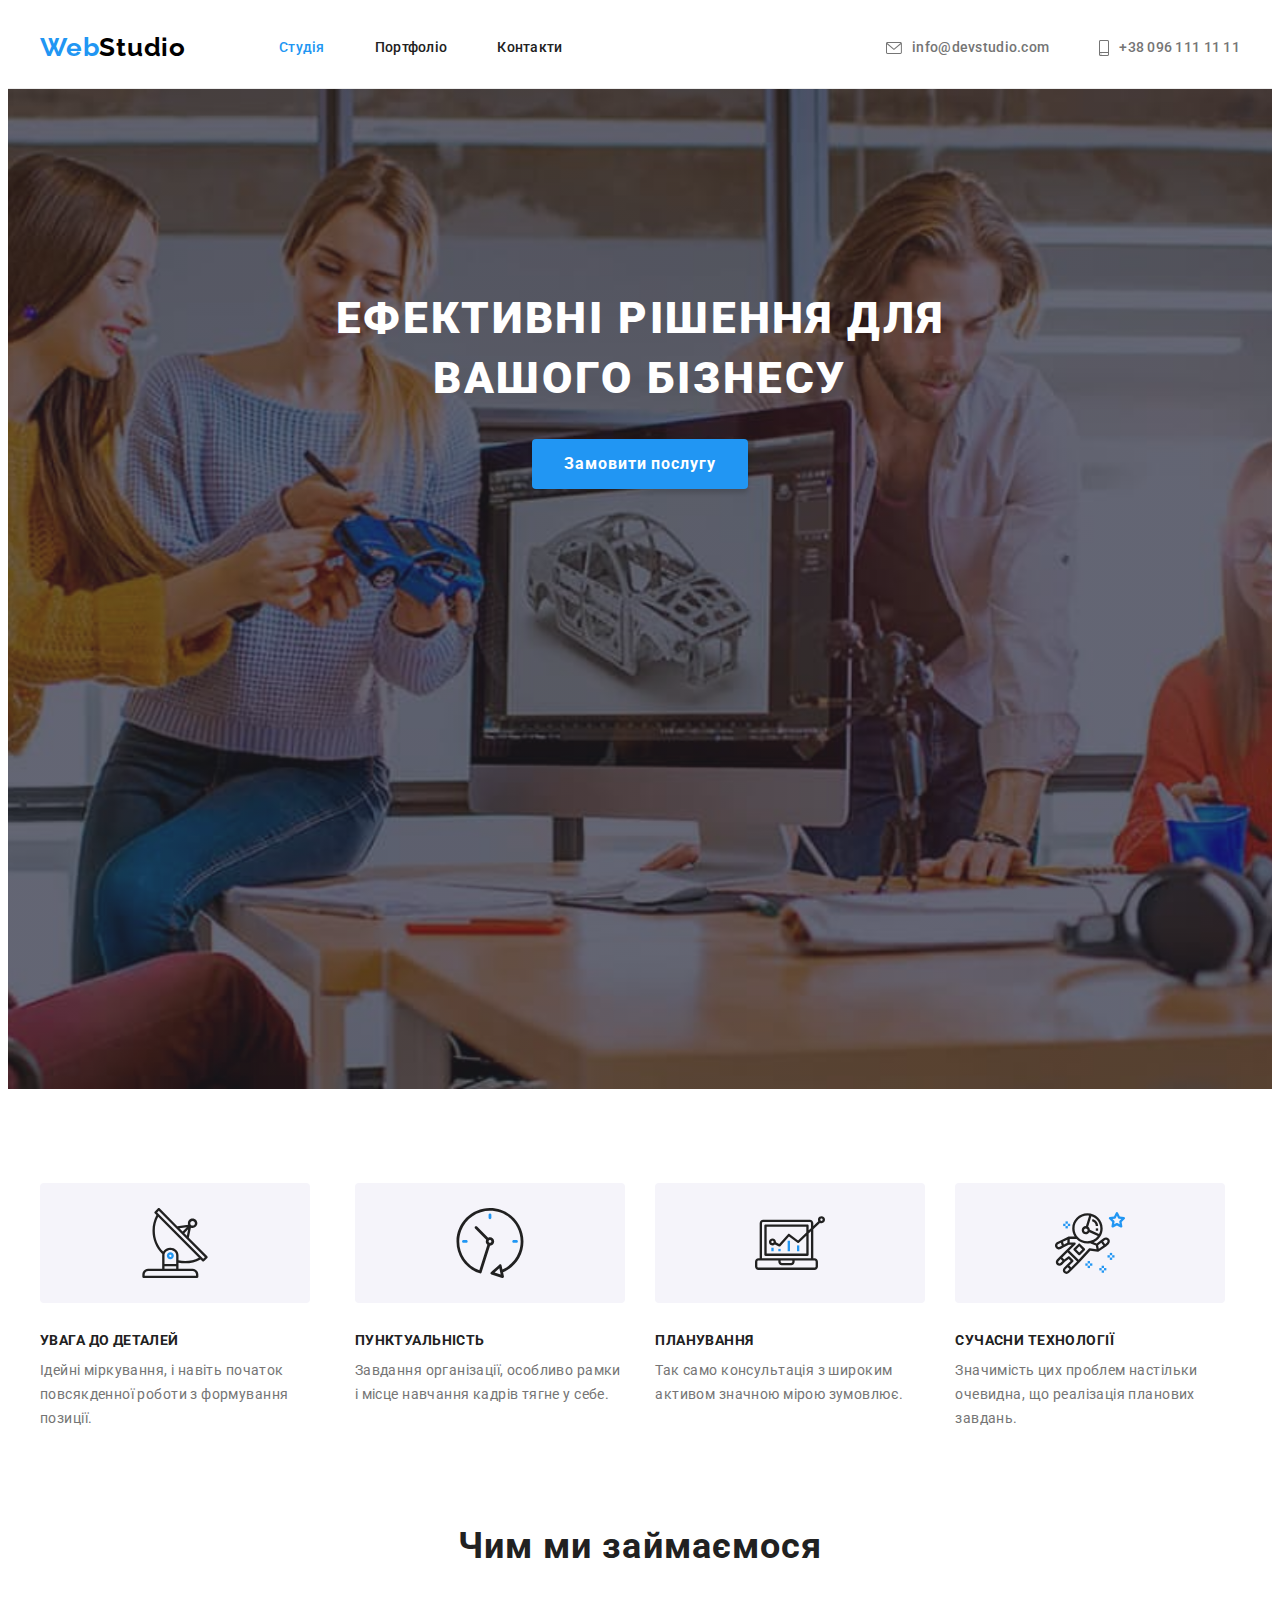
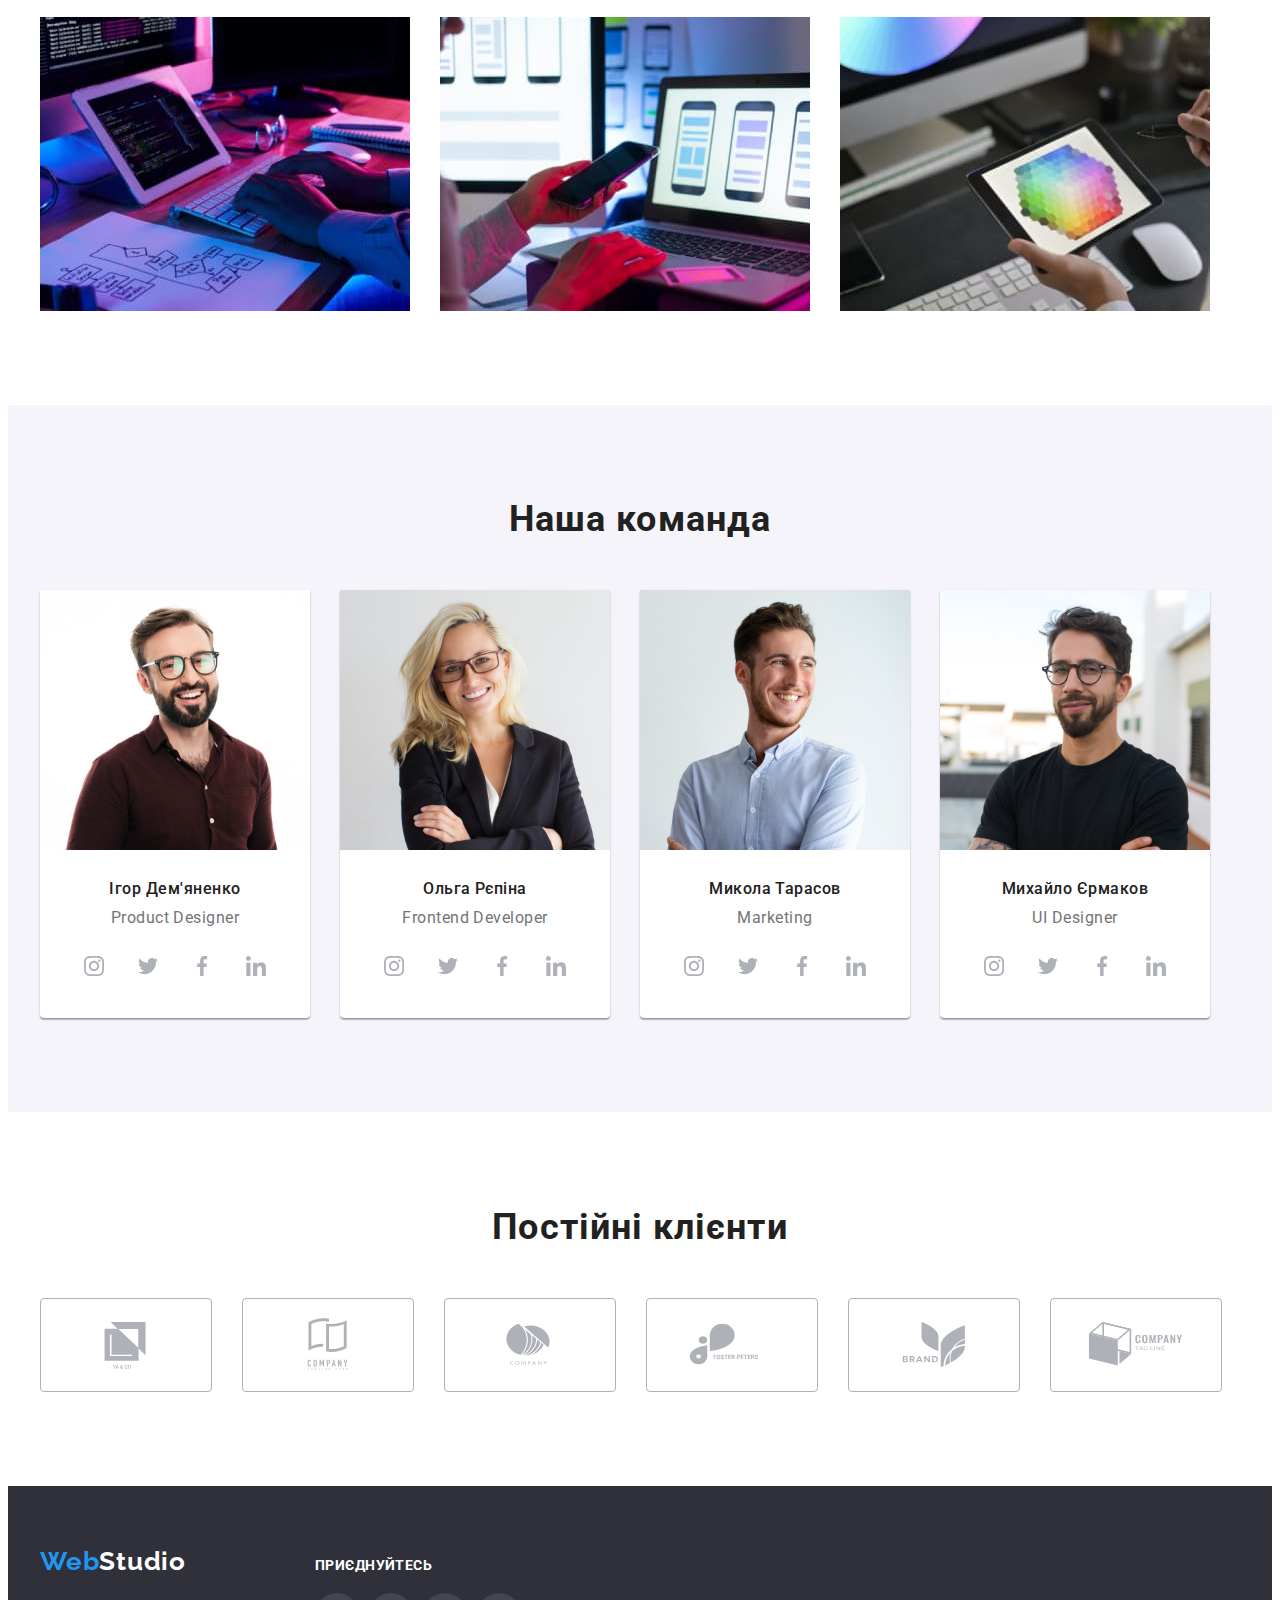
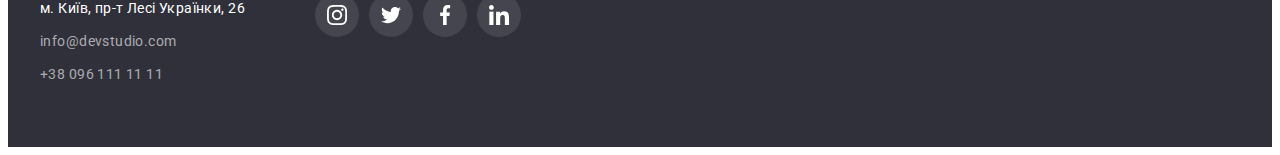
==== index.html @ 6b1d9ba2 "Initial commit" ====
<!DOCTYPE html>
<html lang="uk">

<head>
    <meta charset="UTF-8">
    <meta http-equiv="X-UA-Compatible" content="IE=edge">
    <meta name="viewport" content="width=device-width, initial-scale=1.0">
    <title>Document</title>
    <link rel="stylesheet" href="https://cdnjs.cloudflare.com/ajax/libs/modern-normalize/1.1.0/modern-normalize.min.css"
        integrity="sha512-wpPYUAdjBVSE4KJnH1VR1HeZfpl1ub8YT/NKx4PuQ5NmX2tKuGu6U/JRp5y+Y8XG2tV+wKQpNHVUX03MfMFn9Q=="
        crossorigin="anonymous" referrerpolicy="no-referrer" />
    <link rel="preconnect" href="https://fonts.googleapis.com">
    <link rel="preconnect" href="https://fonts.gstatic.com" crossorigin>
    <link
        href="https://fonts.googleapis.com/css2?family=Raleway:wght@700&family=Roboto:wght@400;500;700;900&display=swap"
        rel="stylesheet">
    <link rel="stylesheet" href="./css/style.css">
</head>

<body>


    <header class="header">

        <div class="container header-container">

            <nav class="header-navigation">

                <a href="./index.html" class="header-logo link">Web<span class="logo">Studio</span></a>

                <ul class="header-list list">
                    <li class="header-itam"><a href="./index.html" class="header-link link current">Студія</a></li>
                    <li class="header-itam"><a href="./portfolio.html" class="header-link link">Портфоліо</a></li>
                    <li class="header-itam"><a href="" class="header-link link">Контакти</a></li>
                </ul>
            </nav>


            <ul class="list list-contacts">

                <li class="list-itam"><a href="mailto:info@devstudio.com" class="header-mail link">
                        <svg class="header-icon" width="16" height="12">
                            <use href="./images/symbol-defs.svg#icon-envelope"></use>
                        </svg>
                        info@devstudio.com</a>
                </li>

                <li class="list-itam"><a href="tel:+380961111111" class="header-tel link">
                        <svg class="header-icon" width="10" height="16">
                            <use href="./images/symbol-defs.svg#icon-smartphone"></use>
                        </svg>
                        +38 096 111 11 11</a></li>
            </ul>

        </div>


    </header>

    <main>

        <section class="hero">

            <div class="container container-hero">
                <h1 class="hero-titel">Ефективні рішення для вашого бізнесу</h1>
                <button type="button" class="hero-button">Замовити послугу</button>
            </div>
        </section>


        <section class="benefits">

            <div class="container">

                <h2 class="visually-hidden">Переваги</h2>



                <ul class="benefits-list list">
                    <li class="benefits-item">
                        <div class="benefits-icon-box">
                            <svg class="benefits-icon" width="70" height="70">
                                <use href="./images/symbol-defs.svg#icon-antenna"></use>
                            </svg>
                        </div>
                        <h3 class="benefits-titel">Увага до деталей</h3>
                        <p class="benefits-text">Ідейні міркування, і навіть початок повсякденної роботи з формування
                            позиції.</p>
                    </li>

                    <li class="benefits-item">
                        <div class="benefits-icon-box">
                            <svg class="benefits-icon" width="70" height="70">
                                <use href="./images/symbol-defs.svg#icon-clock"></use>
                            </svg>
                        </div>
                        <h3 class="benefits-titel">Пунктуальність</h3>
                        <p class="benefits-text">Завдання організації, особливо рамки і місце навчання кадрів тягне у
                            себе.
                        </p>
                    </li>

                    <li class="benefits-item">
                        <div class="benefits-icon-box">
                            <svg class="benefits-icon" width="70" height="70" g class="benefits-icon" widht="70"
                                height="70">
                                <use href="./images/symbol-defs.svg#icon-diagram"></use>
                            </svg>
                        </div>
                        <h3 class="benefits-titel">Планування</h3>
                        <p class="benefits-text">Так само консультація з широким активом значною мірою зумовлює.</p>
                    </li>

                    <li class="benefits-item">
                        <div class="benefits-icon-box">
                            <svg class="benefits-icon" width="70" height="70">
                                <use href="./images/symbol-defs.svg#icon-astronaut"></use>
                            </svg>
                        </div>
                        <h3 class="benefits-titel">Сучасни технології</h3>
                        <p class="benefits-text">Значимість цих проблем настільки очевидна, що реалізація планових
                            завдань.
                        </p>
                    </li>

                </ul>

            </div>
        </section>

        <section class="service">

            <div class="container">

                <h2 class="service-titel">Чим ми займаємося</h2>

                <ul class="service-list list">

                    <li class="service-item"><img src="./images/img(1).jpg" alt="використовує дивайс" width="370"
                            height="294"></li>
                    <li class="service-item"><img src="./images/img(2).jpg" alt="використовує дивайс" width="370"
                            height="294"></li>
                    <li class="service-item"><img src="./images/img(3).jpg" alt="використовує дивайс" width="370"
                            height="294"></li>

                </ul>
            </div>
        </section>

        <section class="team">

            <div class="container">

                <h2 class="team-titel">Наша команда</h2>
                <ul class="team-list list">
                    <li class="team-item">
                        <img class="team-foto" src="./images/img(4).jpg" alt="співробітник" width="270" height="260">
                        <div class="team-info">
                            <h3 class="team-name">Ігор Дем'яненко</h3>
                            <p class="team-text">Product Designer</p>
                            <ul class="team-network list">
                                <li><a class="network link" href="">
                                        <svg class="soc-icon" width="20" height="20">
                                            <use href="./images/symbol-defs.svg#icon-instagram"></use>
                                        </svg>
                                    </a></li>
                                <li><a class="network link" href="">
                                        <svg class="soc-icon" width="20" height="20">
                                            <use href="./images/symbol-defs.svg#icon-twitter"></use>
                                        </svg>
                                    </a></li>
                                <li><a class="network link" href="">
                                        <svg class="soc-icon" width="20" height="20">
                                            <use href="./images/symbol-defs.svg#icon-facebook"></use>
                                        </svg>
                                    </a></li>
                                <li><a class="network link" href="">
                                        <svg class="soc-icon" width="20" height="20">
                                            <use href="./images/symbol-defs.svg#icon-linkedin"></use>
                                        </svg>
                                    </a></li>
                            </ul>
                        </div>

                    </li>
                    <li class="team-item">
                        <img class="team-foto" src="./images/img(5).jpg" alt="співробітник" width="270" height="260">
                        <div class="team-info">
                            <h3 class="team-name">Ольга Рєпіна</h3>
                            <p class="team-text">Frontend Developer</p>
                            <ul class="team-network list">
                                <li><a class="network link" href="">
                                        <svg class="soc-icon" width="20" height="20">
                                            <use href="./images/symbol-defs.svg#icon-instagram"></use>
                                        </svg>
                                    </a></li>
                                <li><a class="network link" href="">
                                        <svg class="soc-icon" width="20" height="20">
                                            <use href="./images/symbol-defs.svg#icon-twitter"></use>
                                        </svg>
                                    </a></li>
                                <li><a class="network link" href="">
                                        <svg class="soc-icon" width="20" height="20">
                                            <use href="./images/symbol-defs.svg#icon-facebook"></use>
                                        </svg>
                                    </a></li>
                                <li><a class="network link" href="">
                                        <svg class="soc-icon" width="20" height="20">
                                            <use href="./images/symbol-defs.svg#icon-linkedin"></use>
                                        </svg>
                                    </a></li>
                            </ul>
                        </div>

                    </li>
                    <li class="team-item">
                        <img class="team-foto" src="./images/img(6).jpg" alt="співробітник" width="270" height="260">
                        <div class="team-info">
                            <h3 class="team-name">Микола Тарасов</h3>
                            <p class="team-text">Marketing</p>
                            <ul class="team-network list">
                                <li><a class="network link" href="">
                                        <svg class="soc-icon" width="20" height="20">
                                            <use href="./images/symbol-defs.svg#icon-instagram"></use>
                                        </svg>
                                    </a></li>
                                <li><a class="network link" href="">
                                        <svg class="soc-icon" width="20" height="20">
                                            <use href="./images/symbol-defs.svg#icon-twitter"></use>
                                        </svg>
                                    </a></li>
                                <li><a class="network link" href="">
                                        <svg class="soc-icon" width="20" height="20">
                                            <use href="./images/symbol-defs.svg#icon-facebook"></use>
                                        </svg>
                                    </a></li>
                                <li><a class="network link" href="">
                                        <svg class="soc-icon" width="20" height="20">
                                            <use href="./images/symbol-defs.svg#icon-linkedin"></use>
                                        </svg>
                                    </a></li>
                            </ul>
                        </div>

                    </li>
                    <li class="team-item">
                        <img class="team-foto" src="./images/img(7).jpg" alt="співробітник" width="270" height="260">
                        <div class="team-info">
                            <h3 class="team-name">Михайло Єрмаков</h3>

                            <p class="team-text">UI Designer</p>
                            <ul class="team-network list">
                                <li><a class="network link" href="">
                                        <svg class="soc-icon" width="20" height="20">
                                            <use href="./images/symbol-defs.svg#icon-instagram"></use>
                                        </svg>
                                    </a></li>
                                <li><a class="network link" href="">
                                        <svg class="soc-icon" width="20" height="20">
                                            <use href="./images/symbol-defs.svg#icon-twitter"></use>
                                        </svg>
                                    </a></li>
                                <li><a class="network link" href="">
                                        <svg class="soc-icon" width="20" height="20">
                                            <use href="./images/symbol-defs.svg#icon-facebook"></use>
                                        </svg>
                                    </a></li>
                                <li><a class="network link" href="">
                                        <svg class="soc-icon" width="20" height="20">
                                            <use href="./images/symbol-defs.svg#icon-linkedin"></use>
                                        </svg>
                                    </a></li>
                            </ul>
                        </div>

                    </li>
                </ul>
            </div>
        </section>

        <section class="clients">

            <div class="container">

                <h2 class="clients-titel">Постійні клієнти</h2>
                <ul class="clients-list list">
                    <li class="сlients-item"><a class="clients-linc" href="">
                            <svg class="clients-logo" widht="106" height="60">
                                <use href="./images/symbol-defs.svg#icon-Logo"></use>
                            </svg></a></li>
                    <li class="сlients-item"><a class="clients-linc" href="">
                            <svg class="clients-logo" width="106" height="60">
                                <use href="./images/symbol-defs.svg#icon-LogoA"></use>
                            </svg></a></li>
                    <li class="сlients-item"><a class="clients-linc" href="">
                            <svg class="clients-logo" width="106" height="60">
                                <use href="./images/symbol-defs.svg#icon-LogoB"></use>
                            </svg></a></li>
                    <li class="сlients-item"><a class="clients-linc" href=""><svg class="clients-logo" width="106"
                                height="60">
                                <use href="./images/symbol-defs.svg#icon-LogoC"></use>
                            </svg></a></li>
                    <li class="сlients-item"><a class="clients-linc" href=""><svg class="clients-logo" width="106"
                                height="60">
                                <use href="./images/symbol-defs.svg#icon-LogoD"></use>
                            </svg></a></li>
                    <li class="сlients-item"><a class="clients-linc" href=""><svg class="clients-logo" width="106"
                                height="60">
                                <use href="./images/symbol-defs.svg#icon-LogoI"></use>
                            </svg></a></li>
                </ul>
            </div>

        </section>
    </main>

    <footer class="footer">

        <div class="container footer-container">

            <div class="footer-address-box">
                <a href="./index.html" class="footer-logo link">Web<span class="logo-footer">Studio</span></a>

                <address class="footer-address">

                    <ul class="footer-list list">
                        <li class="footer-item">

                            <a href="https://goo.gl/maps/rr55enmAW2m4Zun59" target="_blank"
                                rel="noopener noreferrer nofollow" class="address link ">
                                м. Київ, пр-т Лесі Українки, 26

                            </a>
                        </li>


                        <li class="footer-item">
                            <a href="mailto:info@devstudio.com" class="footer-mail link">info@devstudio.com</a>
                        </li>
                        <li class="footer-item">
                            <a href="tel:+380961111111" class="footer-tel link">+38 096 111 11 11</a>
                        </li>
                    </ul>
                </address>
            </div>


            <div class="footer-network-box">
                <p class="footer-text">приєднуйтесь</p>
                <ul class="footer-network-list list">
                    <li><a class="footer-network" href="">
                            <svg class="footer-icon" widht="20" height="20">
                                <use href="./images/symbol-defs.svg#icon-instagram"></use>
                            </svg>
                        </a></li>
                    <li><a class="footer-network" href="">
                            <svg class="footer-icon" widht="20" height="20">
                                <use href="./images/symbol-defs.svg#icon-twitter"></use>
                            </svg>
                        </a></li>
                    <li><a class="footer-network" href="">
                            <svg class="footer-icon" widht="20" height="20">
                                <use href="./images/symbol-defs.svg#icon-facebook"></use>
                            </svg>
                        </a></li>
                    <li><a class="footer-network" href="">
                            <svg class="footer-icon" widht="20" height="20">
                                <use href="./images/symbol-defs.svg#icon-linkedin"></use>
                            </svg>
                        </a></li>
                </ul>
            </div>
        </div>
    </footer>



</body>

</html>
---- css/style.css ----
:root {
    --primary-text-color: #212121;
    --text-color: #757575;
    --accent-color: #2196F3;
    --primary-white-color: #FFFFFF;
    --bg-button: #F5F4FA;
    --black-color: #000000;
    --footer-mail: rgba(255, 255, 255, 0.6);
    --hero-footer-color: #2F303A;
    --background-hero-button: #188ce8;
    --secondary-white-color: #F5F4FA;
    --border-color: #AFB1B8;
}

h1,
h2,
h3,
h4,
h5,
h6,
p {
    margin: 0;
}

img {
    display: block;
    max-width: 100%;
    height: auto;
}


body {
    background-color: var(--primary-white-color);
    font-family: "Roboto", sans-serif;
    font-size: 14px;
    letter-spacing: 0.03em;
}

.list {
    list-style: none;
    margin: 0;
    padding-left: 0;
}

.link {
    text-decoration: none;
}


.container {
    width: 1200px;
    margin: 0 auto;
    padding: 0 15px;
}


/* -----------Header----------- */

.header {
    border-bottom: 1px solid #ECECEC;
}

.header-container {
    display: flex;
    align-items: center;

}

.header-navigation {
    display: flex;
    align-items: center;
}

.header-logo {
    font-family: 'Raleway';
    font-weight: 700;
    font-size: 26px;
    line-height: 0.83;
    letter-spacing: 0.03em;
    color: var(--accent-color);
    padding-top: 24px;
    padding-bottom: 25px;
    margin-right: 93px;
}


.logo {
    color: var(--black-color)
}

.header-list {
    display: flex;
    gap: 50px;
}




.header-link {
    padding: 32px 0;
    display: block;
    font-weight: 500;
    font-size: 14px;
    line-height: 1.14;
    letter-spacing: 0.02em;
    color: var(--primary-text-color);

}



.header-link:hover,
.header-link:focus {
    color: var(--accent-color);
}



.header-lin,
.current {
    color: var(--accent-color);

}


.list-contacts {
    display: flex;
    margin-left: auto;
    gap: 50px;
}



.header-mail,
.header-tel {

    font-weight: 500;
    font-size: 14px;
    line-height: 1.14;
    letter-spacing: 0.02em;
    color: var(--text-color);
    display: flex;
    align-items: center;

}


.header-mail:focus,
.header-mail:hover {
    color: var(--accent-color);
}



.header-tel:focus,
.header-tel:hover {
    color: var(--accent-color);

}


.header-icon {
    margin-right: 10px;
    fill: currentColor;

}


/* --------------Hero--------------- */
.hero {
    background-color: var(--hero-footer-color);
    padding: 200px 0;
    text-align: center;
    background-image: linear-gradient(rgba(47, 48, 58, 0.4),
            rgba(47, 48, 58, 0.4)), url(../images/hero.jpg);
    background-repeat: no-repeat;
    background-position: center;
    background-size: cover;
    max-width: 1600px;
    height: 600px;
    margin: 0 auto;

}


.hero-titel {

    font-weight: 900;
    font-size: 44px;
    line-height: 1.36;
    text-align: center;
    letter-spacing: 0.06em;
    text-transform: uppercase;
    color: var(--primary-white-color);
    margin-bottom: 30px;
    max-width: 696px;
    margin-bottom: 30px;
    margin: 0 auto;
}

.hero-button {
    font-family: inherit;
    font-weight: 700;
    font-size: 16px;
    line-height: 1.88;
    cursor: pointer;
    align-items: center;
    text-align: center;
    letter-spacing: 0.06em;
    color: var(--primary-white-color);
    background-color: var(--accent-color);
    margin: 0 auto;
    box-shadow: 0px 4px 4px rgba(0, 0, 0, 0.15);
    border-radius: 4px;
    min-width: 216px;
    border: none;
    padding: 10px 32px;
    margin-top: 30px;
}

.hero-button:hover,
.hero-button:focus {
    background-color: var(--background-hero-button);
}




/* ------------Benefits------------ */

.benefits {
    padding-top: 94px;
    padding-bottom: 94px;
}

.visually-hidden {
    position: absolute;
    white-space: nowrap;
    width: 1px;
    height: 1px;
    overflow: hidden;
    border: 0;
    padding: 0;
    clip: rect(0 0 0 0);
    clip-path: inset(50%);
    margin: -1px;
}



.benefits-icon-box {
    width: 270px;
    height: 120px;
    background: var(--bg-button);
    border-radius: 4px;
    display: flex;
    justify-content: center;
    align-items: center;
    margin-bottom: 30px;

}






.benefits-list {
    display: flex;
    gap: 30px;

}

.benefits-titel {
    font-weight: 700;
    font-size: 14px;
    line-height: 1.14;
    letter-spacing: 0.03em;
    text-transform: uppercase;
    margin-bottom: 10px;
    color: var(--primary-text-color);
}

.benefits-text {
    font-weight: 400;
    font-size: 14px;
    line-height: 1.71;
    letter-spacing: 0.03em;
    color: var(--text-color);
}

/* ---------------Service---------- */

.service {

    padding-bottom: 94px;
}



.service-titel {
    font-weight: 700;
    font-size: 36px;
    line-height: 42px;
    text-align: center;
    letter-spacing: 0.03em;
    margin-bottom: 50px;
    color: #212121;
}

.service-list {
    display: flex;
    gap: 30px;
}

.service-item {
    width: calc(100%-60px) / 3;
}




/* -------------Team----------- */
.team {
    background-color: var(--secondary-white-color);
    padding-bottom: 94px;
    padding-top: 94px;
}

.team-list {
    display: flex;
    gap: 30px;
}

.team-titel {
    font-weight: 700;
    font-size: 36px;
    line-height: 1.16;
    text-align: center;
    letter-spacing: 0.03em;
    color: var(--primary-text-color);
    margin-bottom: 50px;
}

.team-item {
    width: calc(100%-90px) / 4;
    background: #FFFFFF;
    box-shadow: 0px 1px 3px rgba(0, 0, 0, 0.12), 0px 1px 1px rgba(0, 0, 0, 0.14), 0px 2px 1px rgba(0, 0, 0, 0.2);
    border-radius: 0px 0px 4px 4px;
}

.team-info {
    padding: 30px 0;
}

.team-name {
    font-weight: 500;
    font-size: 16px;
    line-height: 1.18;
    text-align: center;
    letter-spacing: 0.03em;
    color: var(--primary-text-color);
    margin-bottom: 10px;
}


.team-text {
    font-weight: 400;
    font-size: 16px;
    line-height: 1.18;
    text-align: center;
    letter-spacing: 0.03em;
    color: var(--text-color);


}

.team-network {
    display: flex;
    justify-content: center;
    margin-top: 16px;
    gap: 10px;
}

.network {
    width: 44px;
    height: 44px;
    border-radius: 50%;
    display: flex;
    align-items: center;
    justify-content: center;
    color: var(--border-color);


}

.network:focus,
.network:hover {
    background-color: var(--accent-color);
    color: var(--primary-white-color);
}


.soc-icon {
    fill: currentColor;
}

/* ------------Clients----------- */
.clients {
    padding-top: 94px;
    padding-bottom: 94px;
}

.clients-titel {
    font-family: 'Roboto';
    font-style: normal;
    font-weight: 700;
    font-size: 36px;
    line-height: 42px;
    text-align: center;
    letter-spacing: 0.03em;
    color: var(--primary-text-color);
    margin-bottom: 50px;

}

.clients-list {
    display: flex;
    gap: 30px;

}


.clients-linc {
    width: 170px;
    height: 92px;
    border: 1px solid var(--border-color);
    border-radius: 4px;
    display: flex;
    align-items: center;
    justify-content: center;
    color: var(--border-color)
}

.clients-linc:hover,
.clients-linc:focus {
    color: var(--accent-color);
    border-color: var(--accent-color);
}

.clients-logo {
    fill: currentColor;
}







/* -------------Footer----------- */

.footer {
    background-color: var(--hero-footer-color);
    padding: 60px 0;

}

.footer-container {
    display: flex;
    align-items: baseline;

}

.footer-address-box {
    margin-right: 70px;
}


.footer-logo {
    font-family: 'Raleway';
    font-style: normal;
    font-weight: 700;
    font-size: 26px;
    line-height: 31px;
    letter-spacing: 0.03em;
    color: var(--accent-color);
    margin-top: 60;
    margin-bottom: 20;
}

.logo-footer {
    color: var(--primary-white-color);
}

.footer-item:not(:last-child) {
    margin-bottom: 9px;
}

.footer-address {
    font-style: normal;
    margin-top: 20px;
}


.address {
    font-weight: 400;
    font-size: normal;
    line-height: 1.71;
    letter-spacing: 0.03em;
    color: var(--primary-white-color);
    margin-bottom: 9px;
}

.address:focus,
.address:hover {
    color: var(--accent-color);
}




.footer-mail,
.footer-tel {
    font-weight: 400;
    font-size: normal;
    line-height: 1.71;
    letter-spacing: 0.03em;
    color: var(--footer-mail);
}

.footer-mail:focus,
.footer-mail:hover {
    color: var(--accent-color);
}

.footer-tel:focus,
.footer-tel:hover {
    color: var(--accent-color);
}



.footer-text {
    font-family: 'Roboto';
    font-style: normal;
    font-weight: 700;
    font-size: 14px;
    line-height: 16px;
    letter-spacing: 0.03em;
    text-transform: uppercase;
    color: var(--primary-white-color);

}

.footer-network-list {
    display: flex;
    margin-top: 20px;
    gap: 10px;
}



.footer-network {
    width: 44px;
    height: 44px;
    border-radius: 50%;
    background-color: rgba(255, 255, 255, 0.1);
    display: flex;
    justify-content: center;
    align-items: center;

}

.footer-network:hover,
.footer-network:focus {
    background-color: var(--accent-color);
}

.footer-icon {
    fill: var(--primary-white-color);
}


/*----------!!!!!Portfolio!!!!------------ */

.portfolio-section {
    padding-bottom: 94px;
    padding-top: 94px;
}

.main-button {
    display: flex;
    justify-content: center;
    gap: 8px;
    margin-bottom: 50px;
}



.button {
    font-family: inherit;
    font-style: normal;
    font-weight: 500;
    font-size: 16px;
    line-height: 1.62;
    text-align: center;
    letter-spacing: 0.03em;
    background-color: var(--bg-button);
    color: var(--primary-text-color);
    cursor: pointer;
    border-radius: 4px;
    border: none;
    padding: 6px 22px;
    transition: transform 200mx;
}



.button:focus,
.button:hover {
    color: var(--primary-white-color);
    background-color: var(--accent-color);
    box-shadow: 0px 3px 1px rgba(0, 0, 0, 0.1),
        0px 1px 2px rgba(0, 0, 0, 0.08), 0px 2px 2px rgba(0, 0, 0, 0.12);
}

.portfolio-list {
    display: flex;
    flex-wrap: wrap;
    gap: 30px;

}


.portfolio-item {
    width: calc(100%-60px) / 3;
}

.portfolio-link {
    display: block;
}

.portfolio-link:hover,
.portfolio-link:focus {
    box-shadow: 0px 1px 1px rgba(0, 0, 0, 0.12),
        0px 4px 4px rgba(0, 0, 0, 0.06), 1px 4px 6px rgba(0, 0, 0, 0.16);
}




.portfolio-info {
    padding: 20px 24px;
    border: 1px solid #EEEEEE;
}

.portfolio-titel {
    font-weight: 700;
    font-size: 18px;
    line-height: 2.00;
    letter-spacing: 0.06em;
    color: var(--primary-text-color);

}

.portfolio-text {
    font-weight: 400;
    font-size: 16px;
    line-height: 1.88;
    letter-spacing: 0.03em;
    color: var(--text-color);
    margin-top: 4px;
}
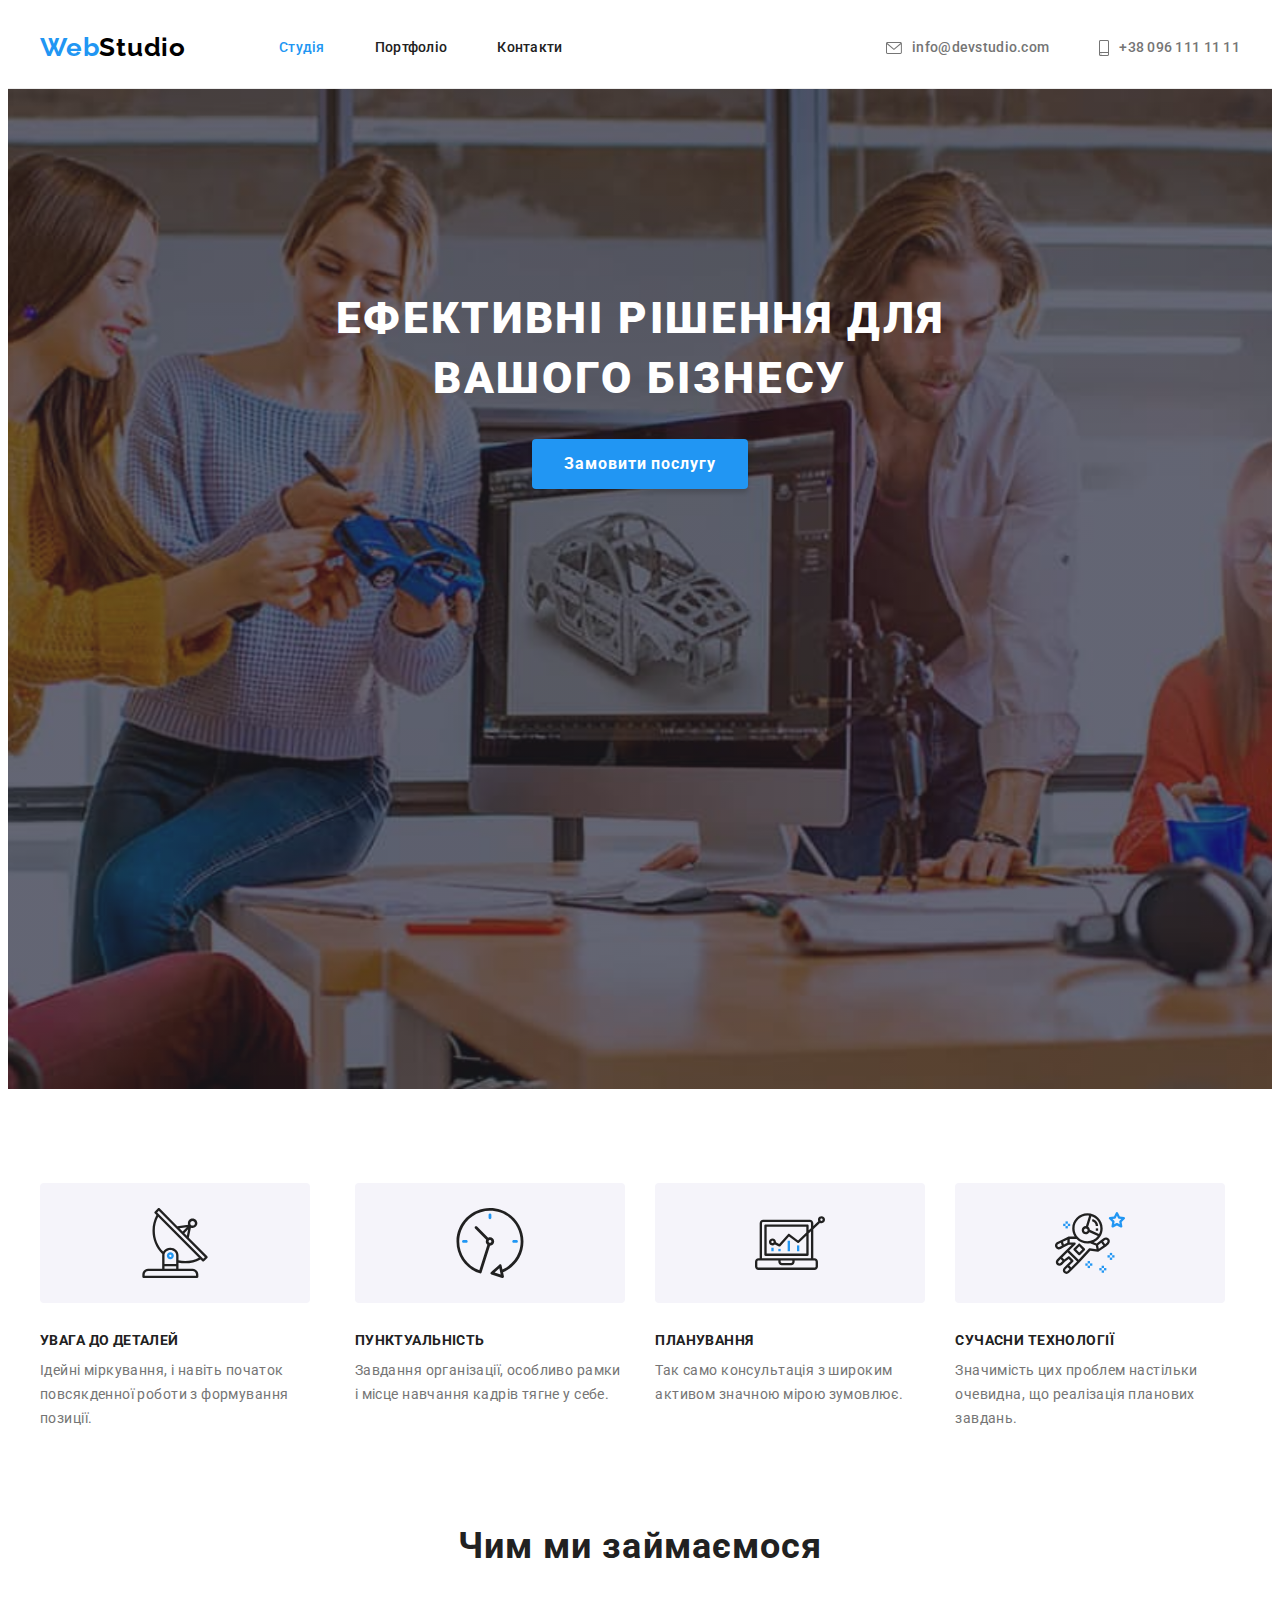
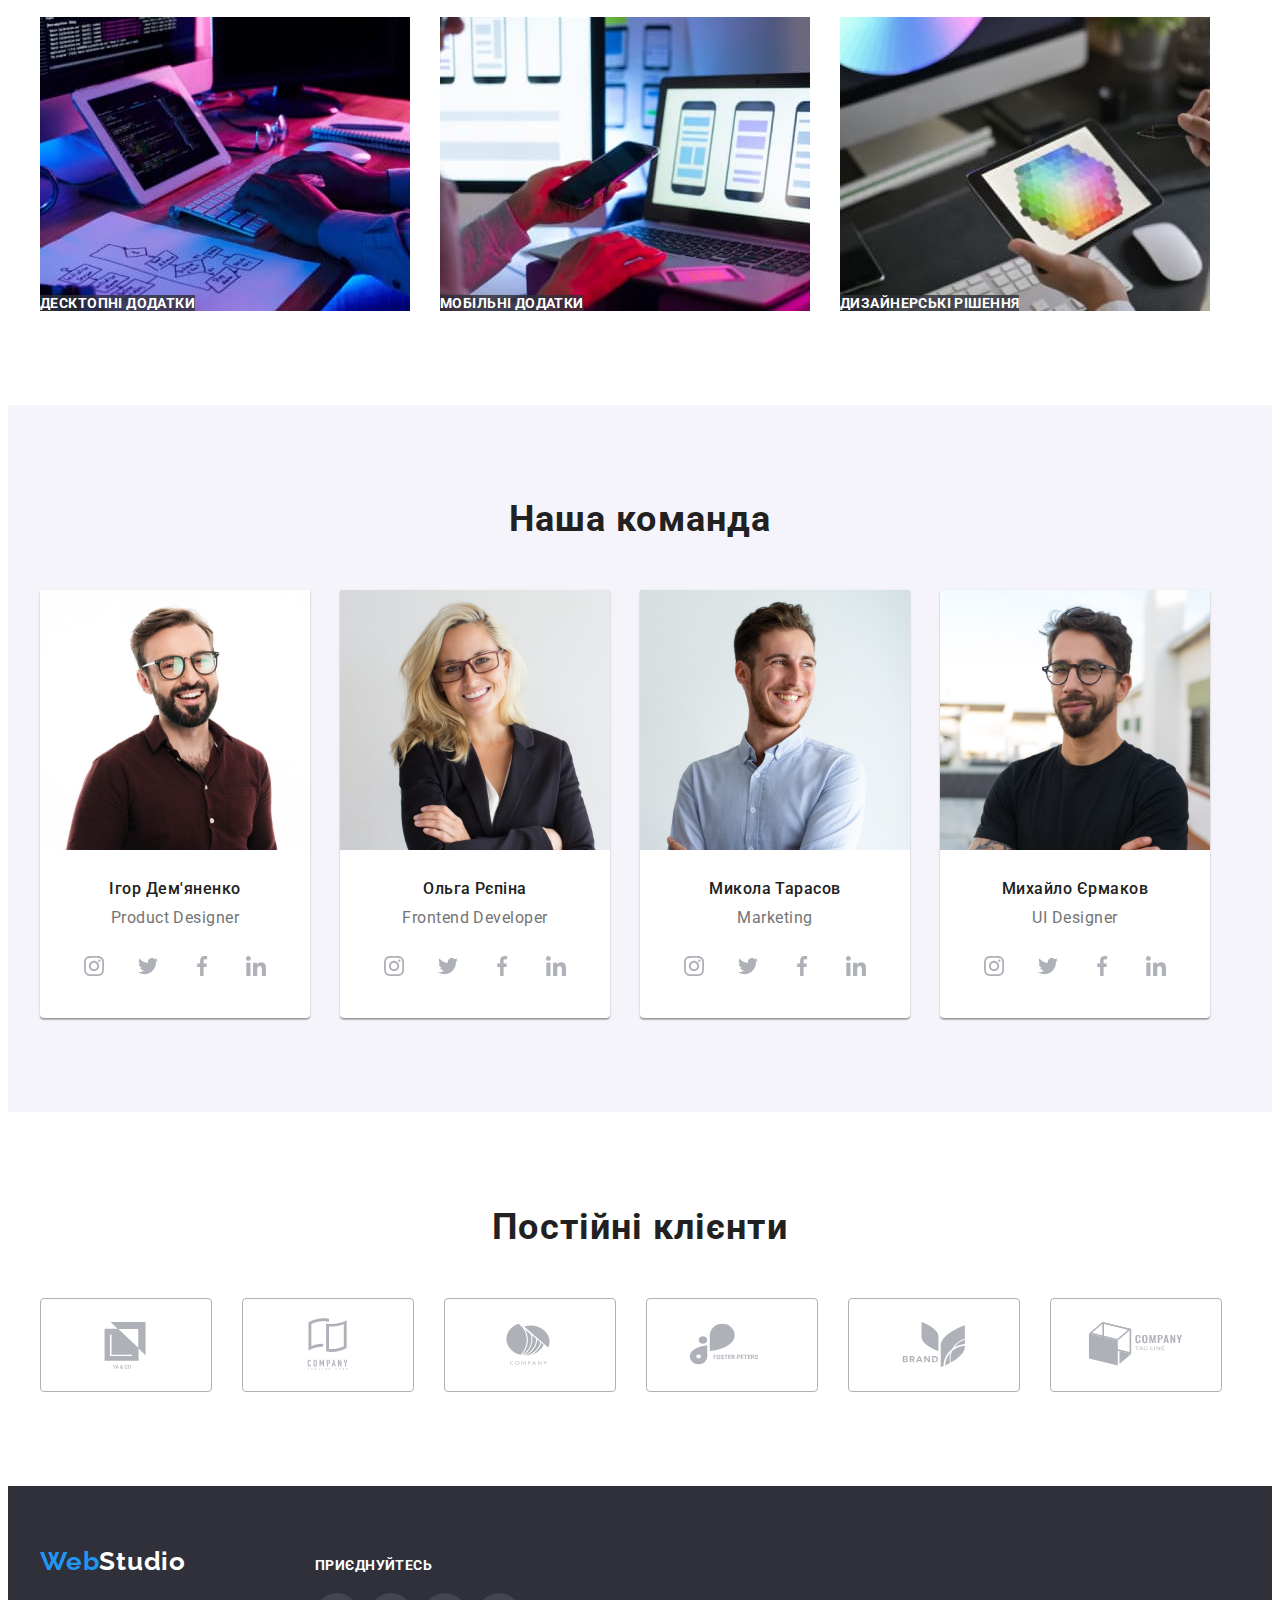
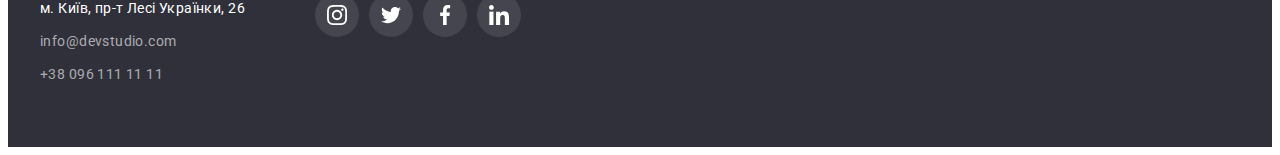
==== commit 4a19345e: "almost" ====
--- a/index.html
+++ b/index.html
@@ -63,7 +63,7 @@
 
             <div class="container container-hero">
                 <h1 class="hero-titel">Ефективні рішення для вашого бізнесу</h1>
-                <button type="button" class="hero-button">Замовити послугу</button>
+                <button type="button" class="hero-button" data-modal-open>Замовити послугу</button>
             </div>
         </section>
 
@@ -137,11 +137,18 @@
                 <ul class="service-list list">
 
                     <li class="service-item"><img src="./images/img(1).jpg" alt="використовує дивайс" width="370"
-                            height="294"></li>
+                            height="294">
+                        <p class="service-text">Десктопні додатки</p>
+                    </li>
                     <li class="service-item"><img src="./images/img(2).jpg" alt="використовує дивайс" width="370"
-                            height="294"></li>
+                            height="294">
+                        <p class="service-text">Мобільні додатки</p>
+                    </li>
                     <li class="service-item"><img src="./images/img(3).jpg" alt="використовує дивайс" width="370"
-                            height="294"></li>
+                            height="294">
+                        <p class="service-text">Дизайнерські рішення</p>
+
+                    </li>
 
                 </ul>
             </div>
@@ -373,8 +380,17 @@
         </div>
     </footer>
 
-
-
+    <div data-modal class="backdrop is-hidden">
+        <div class="modal">
+            <button data-modal-close type="button" class="modal-button" width="18" height="18">
+                <svg class="modal-close-icon">
+                    <use href="./images/"></use>
+                </svg>
+            </button>
+        </div>
+    </div>
+
+    <script src="./js/modal.js"></script>
 </body>
 
 </html>--- a/css/style.css
+++ b/css/style.css
@@ -104,10 +104,21 @@
     line-height: 1.14;
     letter-spacing: 0.02em;
     color: var(--primary-text-color);
-
-}
-
-
+    transition: color 250ms cubic-bezier(0.4, 0, 0.2, 1);
+
+}
+
+/* .header-link::before {
+    content: ;
+    position: absolute;
+    width: 48px;
+    height: 4px;
+    left: 451px;
+    top: 76px;
+
+    background: #2196F3;
+    border-radius: 2px;
+} */
 
 .header-link:hover,
 .header-link:focus {
@@ -116,11 +127,18 @@
 
 
 
+
 .header-lin,
 .current {
     color: var(--accent-color);
 
 }
+
+.header-link::after {
+    background: #2196F3;
+    border-radius: 2px;
+}
+
 
 
 .list-contacts {
@@ -141,6 +159,7 @@
     color: var(--text-color);
     display: flex;
     align-items: center;
+    transition: color 250ms cubic-bezier(0.4, 0, 0.2, 1);
 
 }
 
@@ -216,6 +235,7 @@
     border: none;
     padding: 10px 32px;
     margin-top: 30px;
+    transition: background-color 250ms cubic-bezier(0.4, 0, 0.2, 1);
 }
 
 .hero-button:hover,
@@ -315,9 +335,23 @@
 
 .service-item {
     width: calc(100%-60px) / 3;
-}
-
-
+    position: relative;
+
+}
+
+.service-text {
+    position: absolute;
+    bottom: 0;
+    color: var(--primary-white-color);
+    font-weight: 700;
+    line-height: 16px;
+    text-align: center;
+    letter-spacing: 0.03em;
+    text-transform: uppercase;
+    font-size: 14px;
+    background-color: rgba(47, 48, 58, 0.8);
+
+}
 
 
 /* -------------Team----------- */
@@ -390,8 +424,7 @@
     align-items: center;
     justify-content: center;
     color: var(--border-color);
-
-
+    transition: color 250ms cubic-bezier(0.4, 0, 0.2, 1), background-color 250ms cubic-bezier(0.4, 0, 0.2, 1);
 }
 
 .network:focus,
@@ -439,7 +472,9 @@
     display: flex;
     align-items: center;
     justify-content: center;
-    color: var(--border-color)
+    color: var(--border-color);
+    transition: color 250ms cubic-bezier(0.4, 0, 0.2, 1), border-color 250 cubic-bezier(0.4, 0, 0.2, 1);
+
 }
 
 .clients-linc:hover,
@@ -510,6 +545,7 @@
     letter-spacing: 0.03em;
     color: var(--primary-white-color);
     margin-bottom: 9px;
+    transition: color 250ms cubic-bezier(0.4, 0, 0.2, 1);
 }
 
 .address:focus,
@@ -527,6 +563,7 @@
     line-height: 1.71;
     letter-spacing: 0.03em;
     color: var(--footer-mail);
+    transition: color 250ms cubic-bezier(0.4, 0, 0.2, 1);
 }
 
 .footer-mail:focus,
@@ -569,6 +606,7 @@
     display: flex;
     justify-content: center;
     align-items: center;
+    transition: background-color 250ms cubic-bezier(0.4, 0, 0.2, 1);
 
 }
 
@@ -613,6 +651,8 @@
     border: none;
     padding: 6px 22px;
     transition: transform 200mx;
+    transition: color 250ms cubic-bezier(0.4, 0, 0.2, 1), background-color 250ms cubic-bezier(0.4, 0, 0.2, 1),
+        box-shadow 250ms cubic-bezier(0.4, 0, 0.2, 1);
 }
 
 
@@ -639,6 +679,35 @@
 
 .portfolio-link {
     display: block;
+    transition: bpx-shadow 250ms cubic-bezier(0.4, 0, 0.2, 1);
+}
+
+.portfolio-container {
+    position: relative;
+    overflow: hidden;
+}
+
+.portfolio-container:hover .portfolio-top-text {
+    transform: translateY(0);
+
+}
+
+.portfolio-top-text {
+    position: absolute;
+    bottom: 0;
+    font-family: 'Roboto';
+    font-style: normal;
+    font-weight: 400;
+    font-size: 18px;
+    line-height: 28px;
+    background-color: rgba(33, 150, 243, 0.9);
+    letter-spacing: 0.03em;
+    color: #FFFFFF;
+    height: 100%;
+    transform: translateY(100%);
+    padding: 63px 24px;
+    transition: transform 250ms cubic-bezier(0.4, 0, 0.2, 1);
+    /* overflow: auto; */
 }
 
 .portfolio-link:hover,
@@ -671,4 +740,63 @@
     letter-spacing: 0.03em;
     color: var(--text-color);
     margin-top: 4px;
+}
+
+/* -------------BACKDROP--------- */
+
+.backdrop {
+    width: 100%;
+    height: 100%;
+    background-color: rgba(0, 0, 0, 0.2);
+    position: fixed;
+    top: 0;
+    transition: opacity 250ms cubic-bezier(0.4, 0, 0.2, 1),
+        visibility 250ms cubic-bezier(0.4, 0, 0.2, 1);
+
+}
+
+.modal {
+    width: 528px;
+    height: 581px;
+    background-color: var(--primary-white-color);
+    box-shadow: 0px 1px 3px rgba(0, 0, 0, 0.12), 0px 1px 1px rgba(0, 0, 0, 0.14), 0px 2px 1px rgba(0, 0, 0, 0.2);
+    border-radius: 4px;
+    position: absolute;
+    top: 50%;
+    left: 50%;
+    transform: translate(-50%, -50%) scale(1);
+    transition: transform 250ms cubic-bezier(0.4, 0, 0.2, 1);
+}
+
+
+.backdrop.is-hidden .modal {
+    transform: translate(-50%, -50%) scale(0);
+}
+
+.modal-button {
+    width: 30px;
+    height: 30px;
+    border: 1px solid rgba(0, 0, 0, 0.1);
+    background-color: var(--primary-white-color);
+    border-radius: 50%;
+    position: absolute;
+    top: 8px;
+    right: 8px;
+    display: flex;
+    align-items: center;
+    justify-content: center;
+    padding: 0;
+    cursor: pointer;
+
+}
+
+.is-hidden {
+    /*Комбинация для скрытия элементов */
+    opacity: 0;
+    /* Делает не видимым */
+    visibility: hidden;
+    /*Убирает возможность фокусирываться на элементах  */
+    pointer-events: none;
+    /* Избегает попадания случайным кликом */
+
 }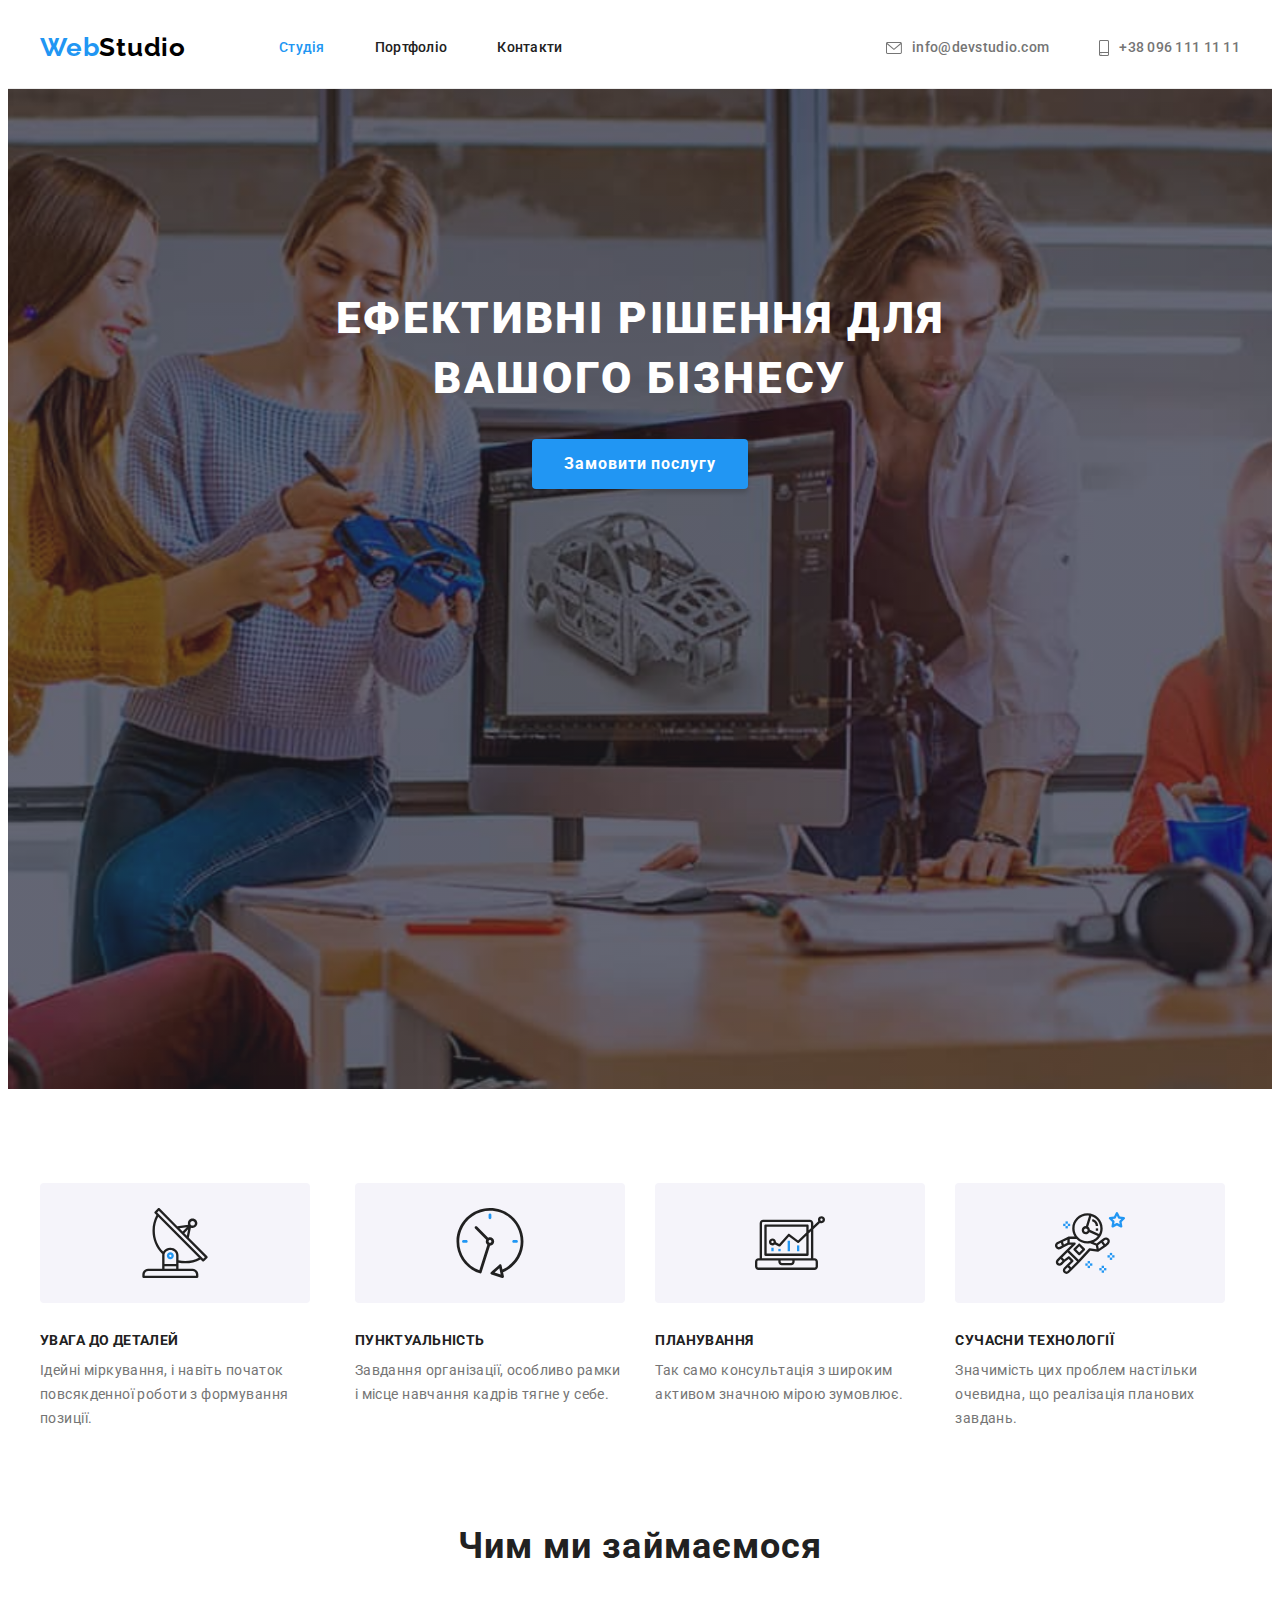
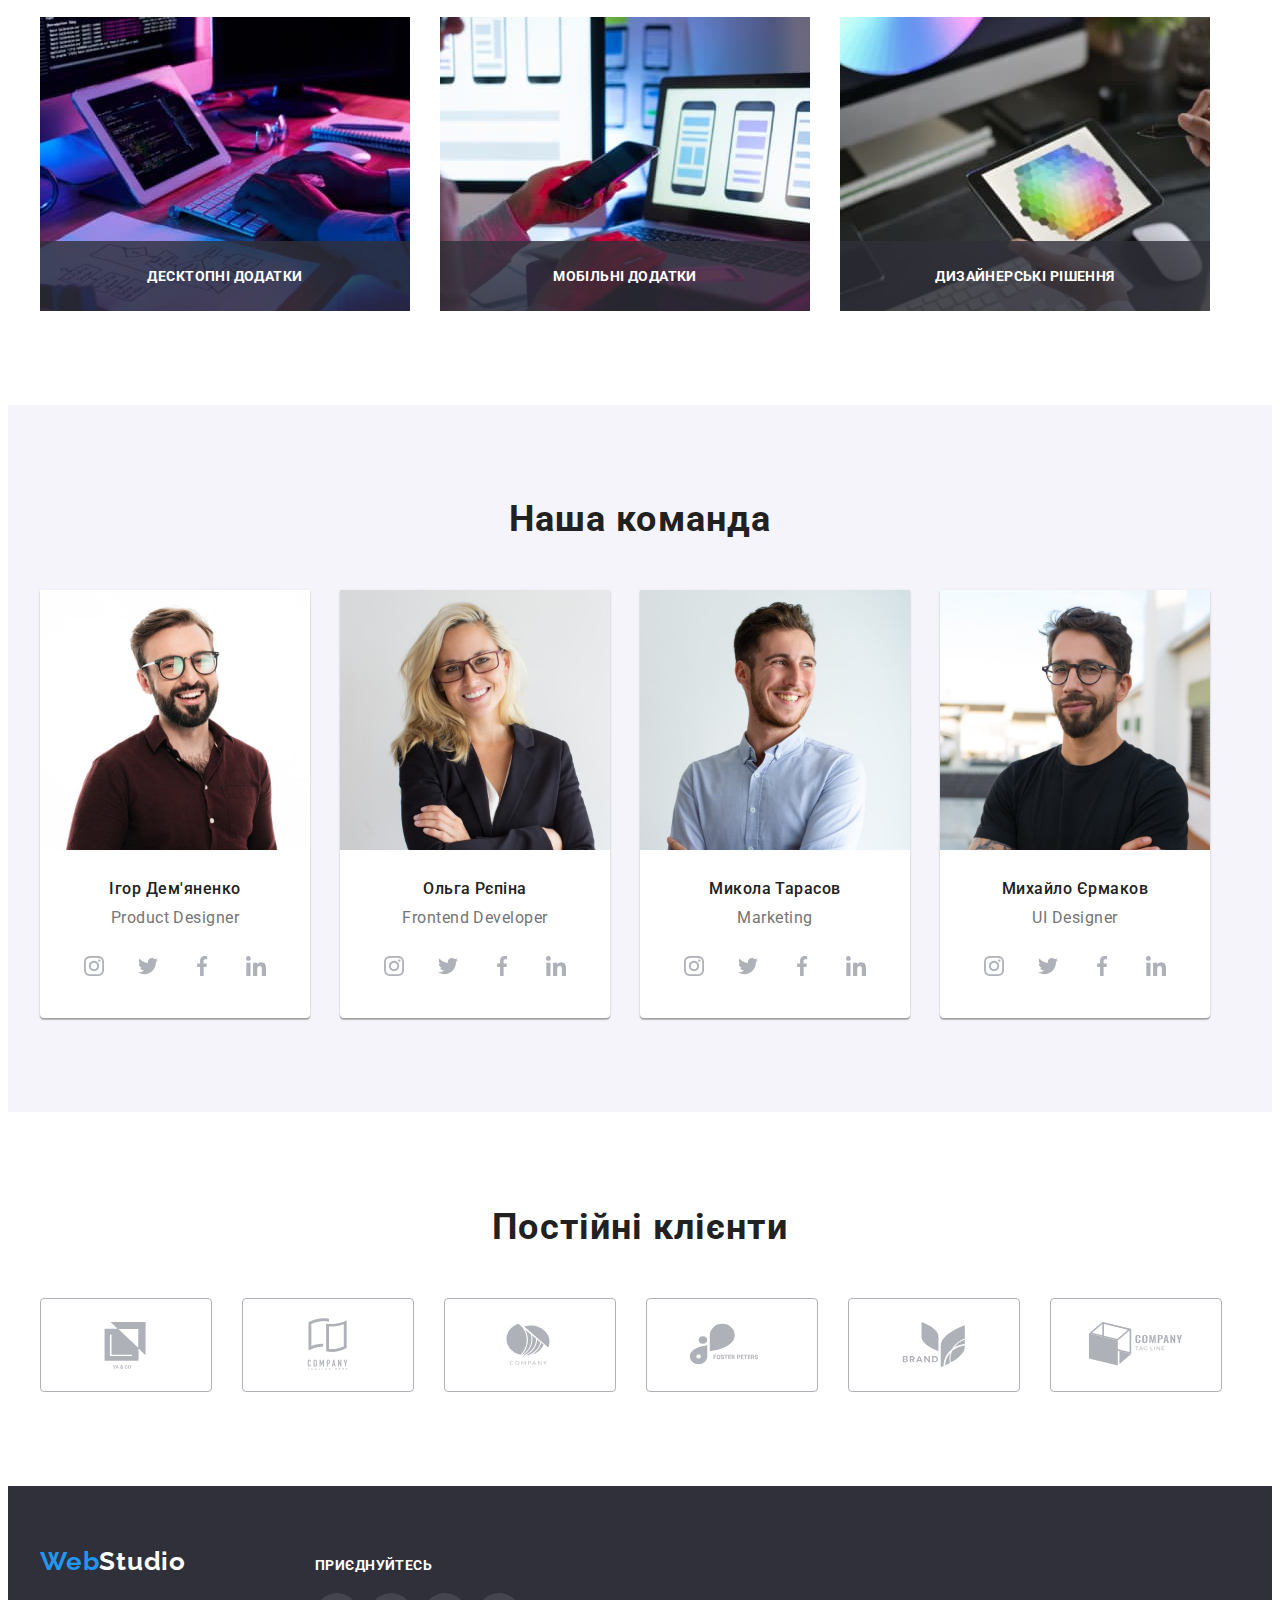
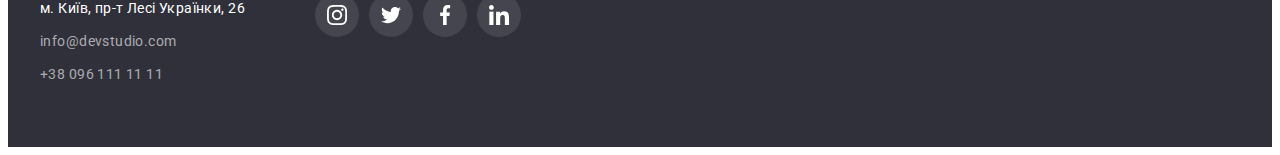
==== commit c759fea1: "pomp" ====
--- a/index.html
+++ b/index.html
@@ -384,7 +384,7 @@
         <div class="modal">
             <button data-modal-close type="button" class="modal-button" width="18" height="18">
                 <svg class="modal-close-icon">
-                    <use href="./images/"></use>
+                    <use href="./images/close-black-18dp (2) 1.svg"></use>
                 </svg>
             </button>
         </div>
--- a/css/style.css
+++ b/css/style.css
@@ -95,7 +95,6 @@
 
 
 
-
 .header-link {
     padding: 32px 0;
     display: block;
@@ -108,38 +107,36 @@
 
 }
 
-/* .header-link::before {
+
+.header-link:hover,
+.header-link:focus {
+    color: var(--accent-color);
+}
+
+.header-link::after {
+    background: #2196F3;
+    border-radius: 2px;
+}
+
+.current {
+    color: var(--accent-color);
+    position: relative;
+
+}
+
+.current::after {
     content: ;
     position: absolute;
     width: 48px;
     height: 4px;
-    left: 451px;
-    top: 76px;
-
     background: #2196F3;
     border-radius: 2px;
-} */
-
-.header-link:hover,
-.header-link:focus {
-    color: var(--accent-color);
-}
-
-
-
-
-.header-lin,
-.current {
-    color: var(--accent-color);
-
-}
-
-.header-link::after {
-    background: #2196F3;
-    border-radius: 2px;
-}
-
-
+    display: block;
+    left: 0;
+    bottom: 0;
+
+
+}
 
 .list-contacts {
     display: flex;
@@ -342,13 +339,15 @@
 .service-text {
     position: absolute;
     bottom: 0;
+    width: 100%;
+    height: 70px;
+    display: flex;
+    align-items: center;
+    justify-content: center;
     color: var(--primary-white-color);
     font-weight: 700;
     line-height: 16px;
-    text-align: center;
-    letter-spacing: 0.03em;
     text-transform: uppercase;
-    font-size: 14px;
     background-color: rgba(47, 48, 58, 0.8);
 
 }
@@ -473,7 +472,8 @@
     align-items: center;
     justify-content: center;
     color: var(--border-color);
-    transition: color 250ms cubic-bezier(0.4, 0, 0.2, 1), border-color 250 cubic-bezier(0.4, 0, 0.2, 1);
+    transition: color 250ms cubic-bezier(0.4, 0, 0.2, 1),
+        border-color 250ms cubic-bezier(0.4, 0, 0.2, 1);
 
 }
 
@@ -675,11 +675,15 @@
 
 .portfolio-item {
     width: calc(100%-60px) / 3;
-}
+
+}
+
+
 
 .portfolio-link {
     display: block;
     transition: bpx-shadow 250ms cubic-bezier(0.4, 0, 0.2, 1);
+
 }
 
 .portfolio-container {
@@ -687,14 +691,12 @@
     overflow: hidden;
 }
 
-.portfolio-container:hover .portfolio-top-text {
-    transform: translateY(0);
-
-}
+
 
 .portfolio-top-text {
     position: absolute;
-    bottom: 0;
+    top: 0;
+    left: 0;
     font-family: 'Roboto';
     font-style: normal;
     font-weight: 400;
@@ -710,13 +712,18 @@
     /* overflow: auto; */
 }
 
+
+
 .portfolio-link:hover,
 .portfolio-link:focus {
     box-shadow: 0px 1px 1px rgba(0, 0, 0, 0.12),
         0px 4px 4px rgba(0, 0, 0, 0.06), 1px 4px 6px rgba(0, 0, 0, 0.16);
 }
 
-
+.portfolio-link:hover .portfolio-top-text,
+.portfolio-link:focus .portfolio-top-text {
+    transform: translateY(0);
+}
 
 
 .portfolio-info {
@@ -777,7 +784,7 @@
     width: 30px;
     height: 30px;
     border: 1px solid rgba(0, 0, 0, 0.1);
-    background-color: var(--primary-white-color);
+    background-color: transparent;
     border-radius: 50%;
     position: absolute;
     top: 8px;
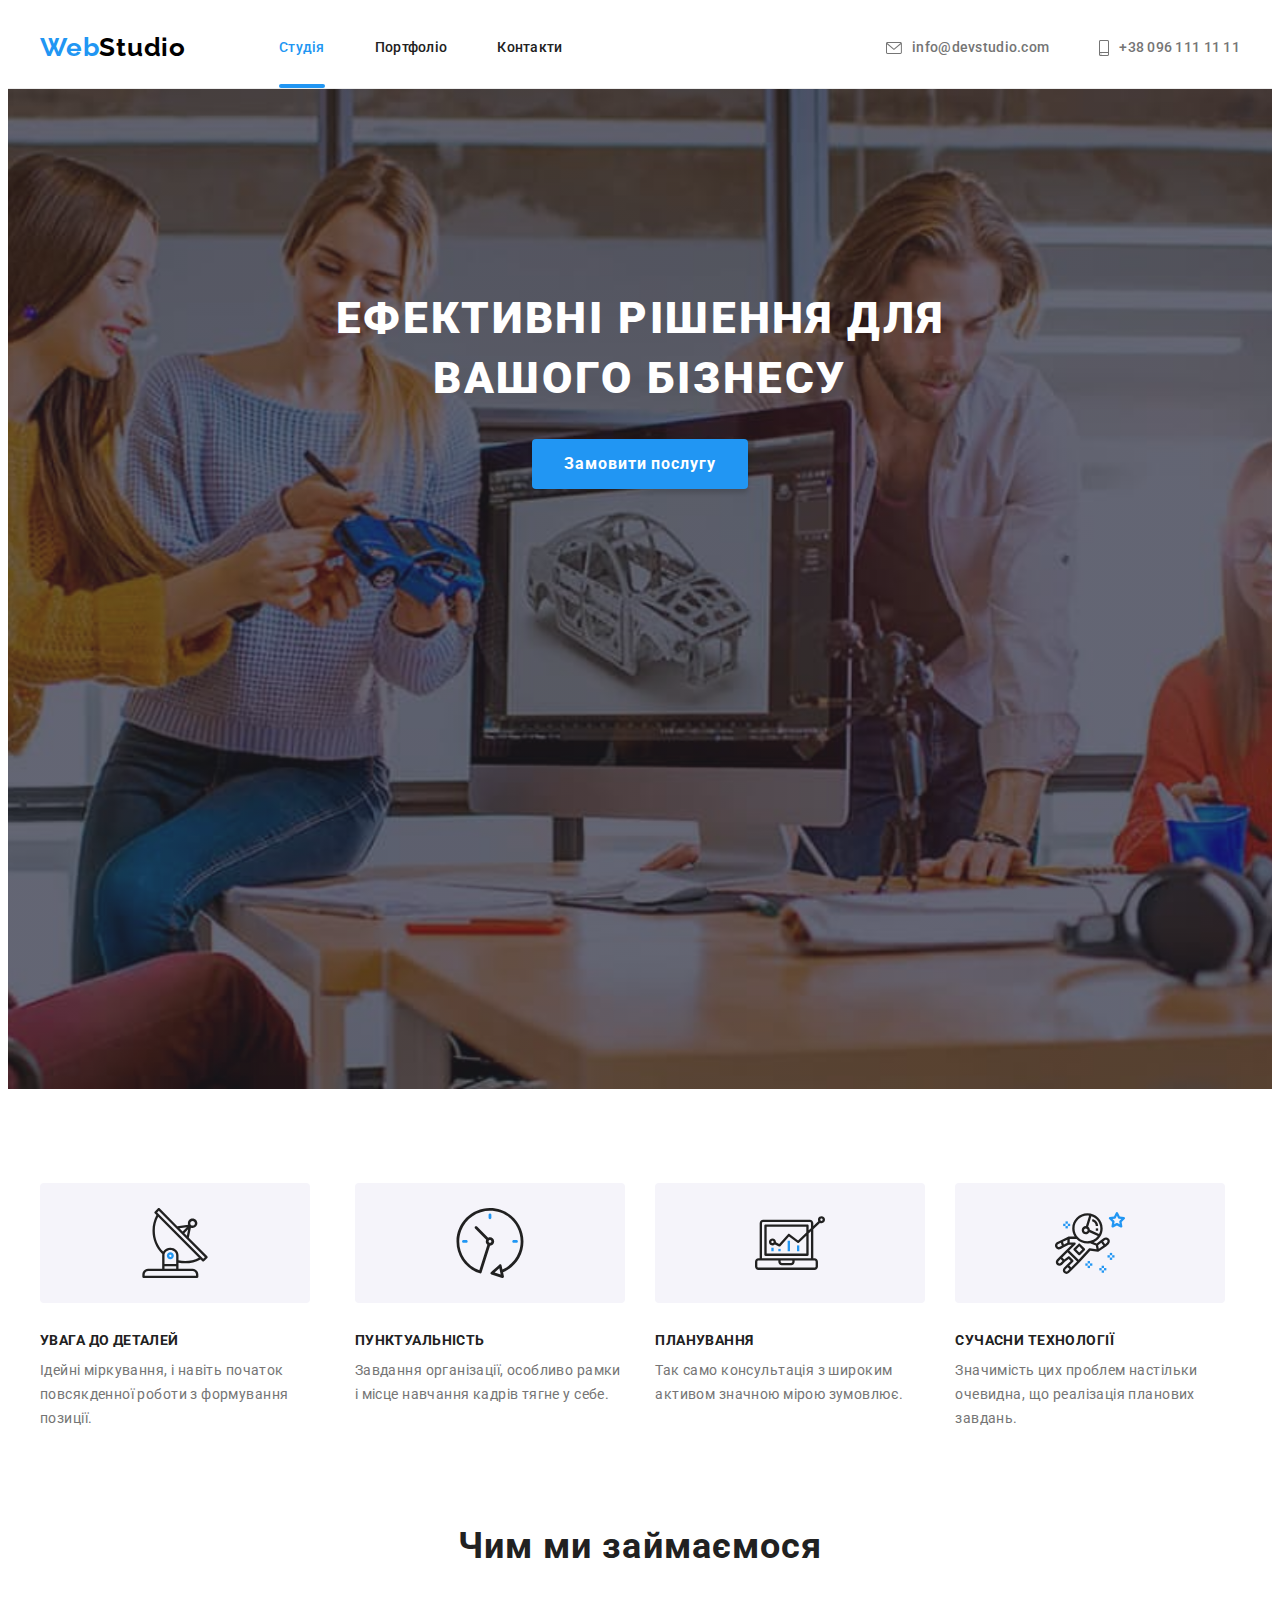
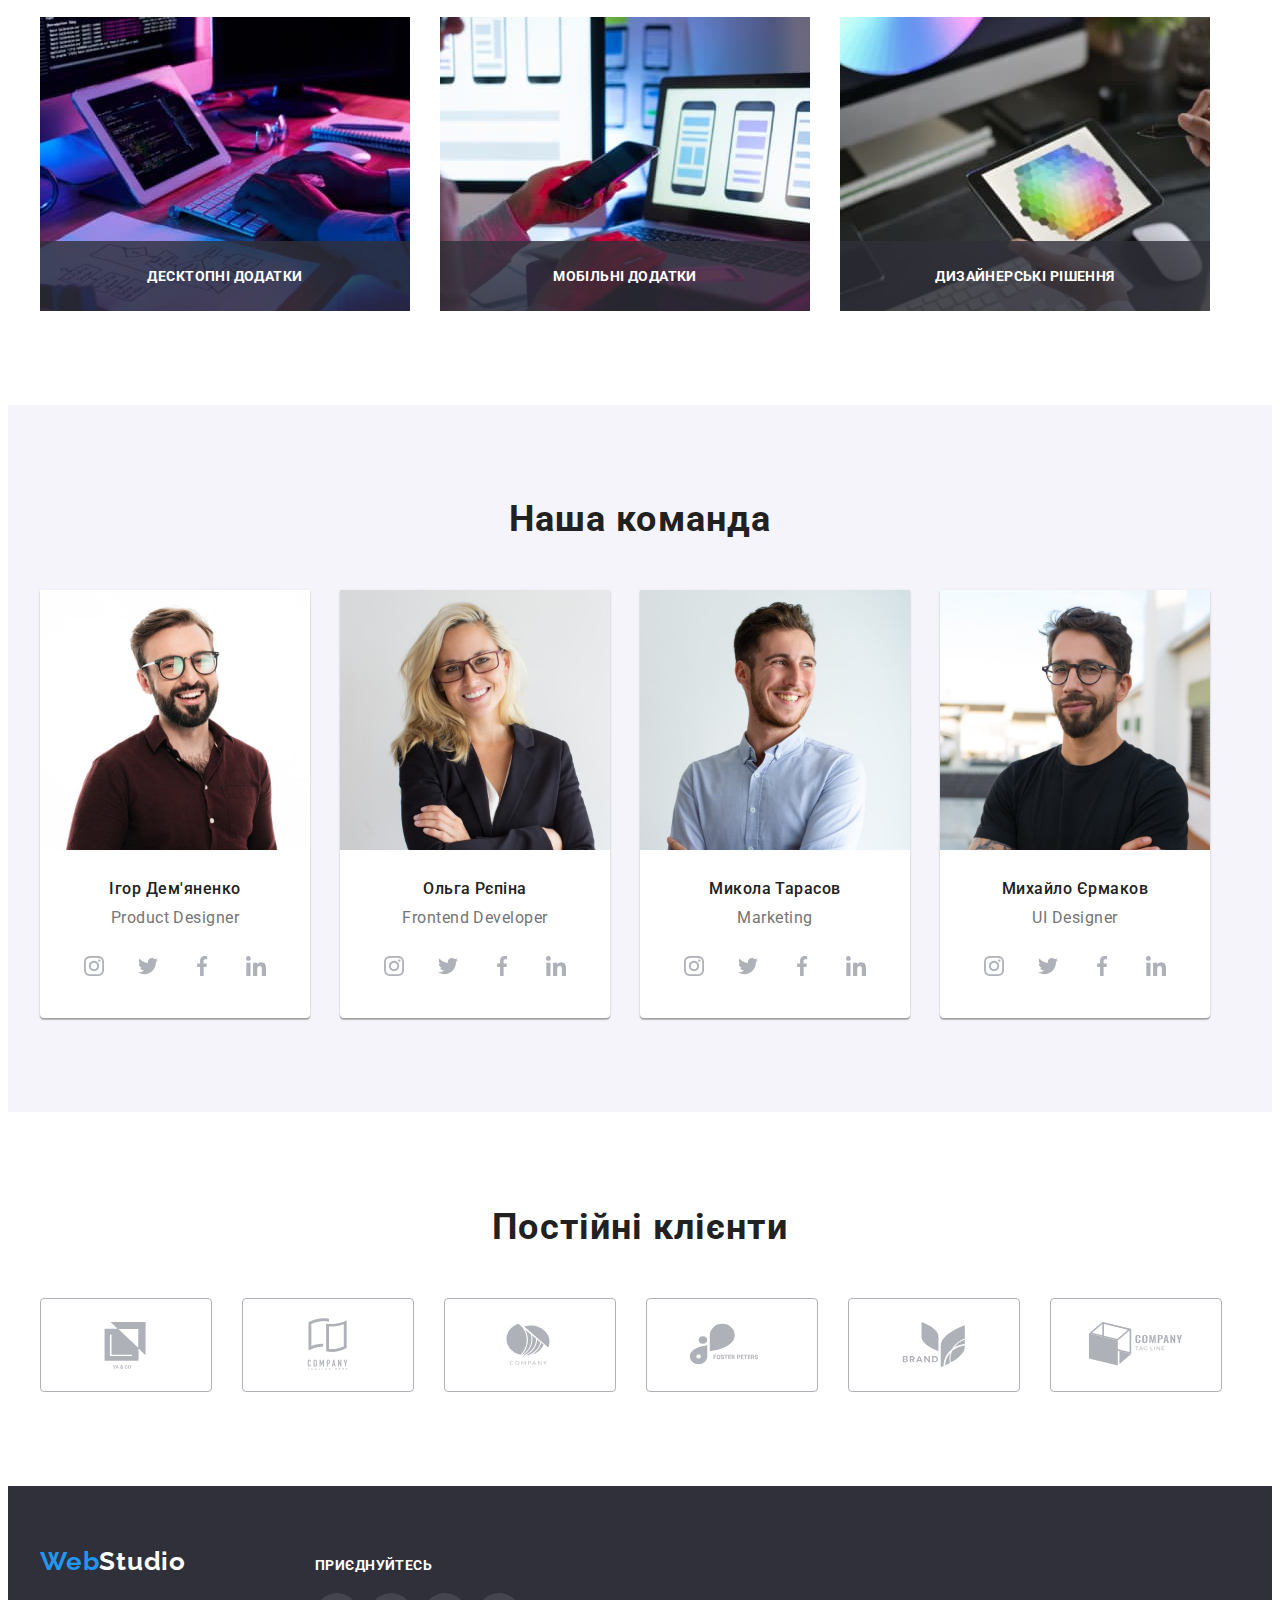
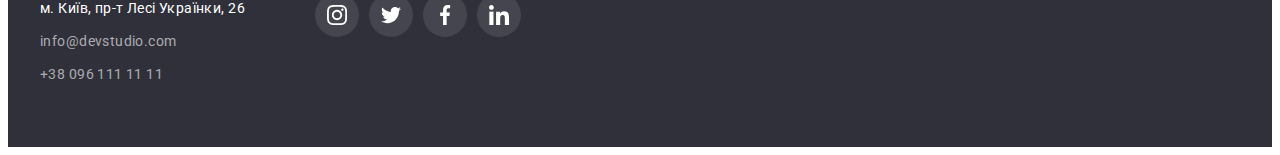
==== commit ddb63f48: "hw5" ====
--- a/index.html
+++ b/index.html
@@ -384,7 +384,7 @@
         <div class="modal">
             <button data-modal-close type="button" class="modal-button" width="18" height="18">
                 <svg class="modal-close-icon">
-                    <use href="./images/close-black-18dp (2) 1.svg"></use>
+                    <use href="./images/symbol-defs.svg#icon-close-black"></use>
                 </svg>
             </button>
         </div>
--- a/css/style.css
+++ b/css/style.css
@@ -125,7 +125,7 @@
 }
 
 .current::after {
-    content: ;
+    content: '';
     position: absolute;
     width: 48px;
     height: 4px;
@@ -134,6 +134,7 @@
     display: block;
     left: 0;
     bottom: 0;
+    width: 100%;
 
 
 }
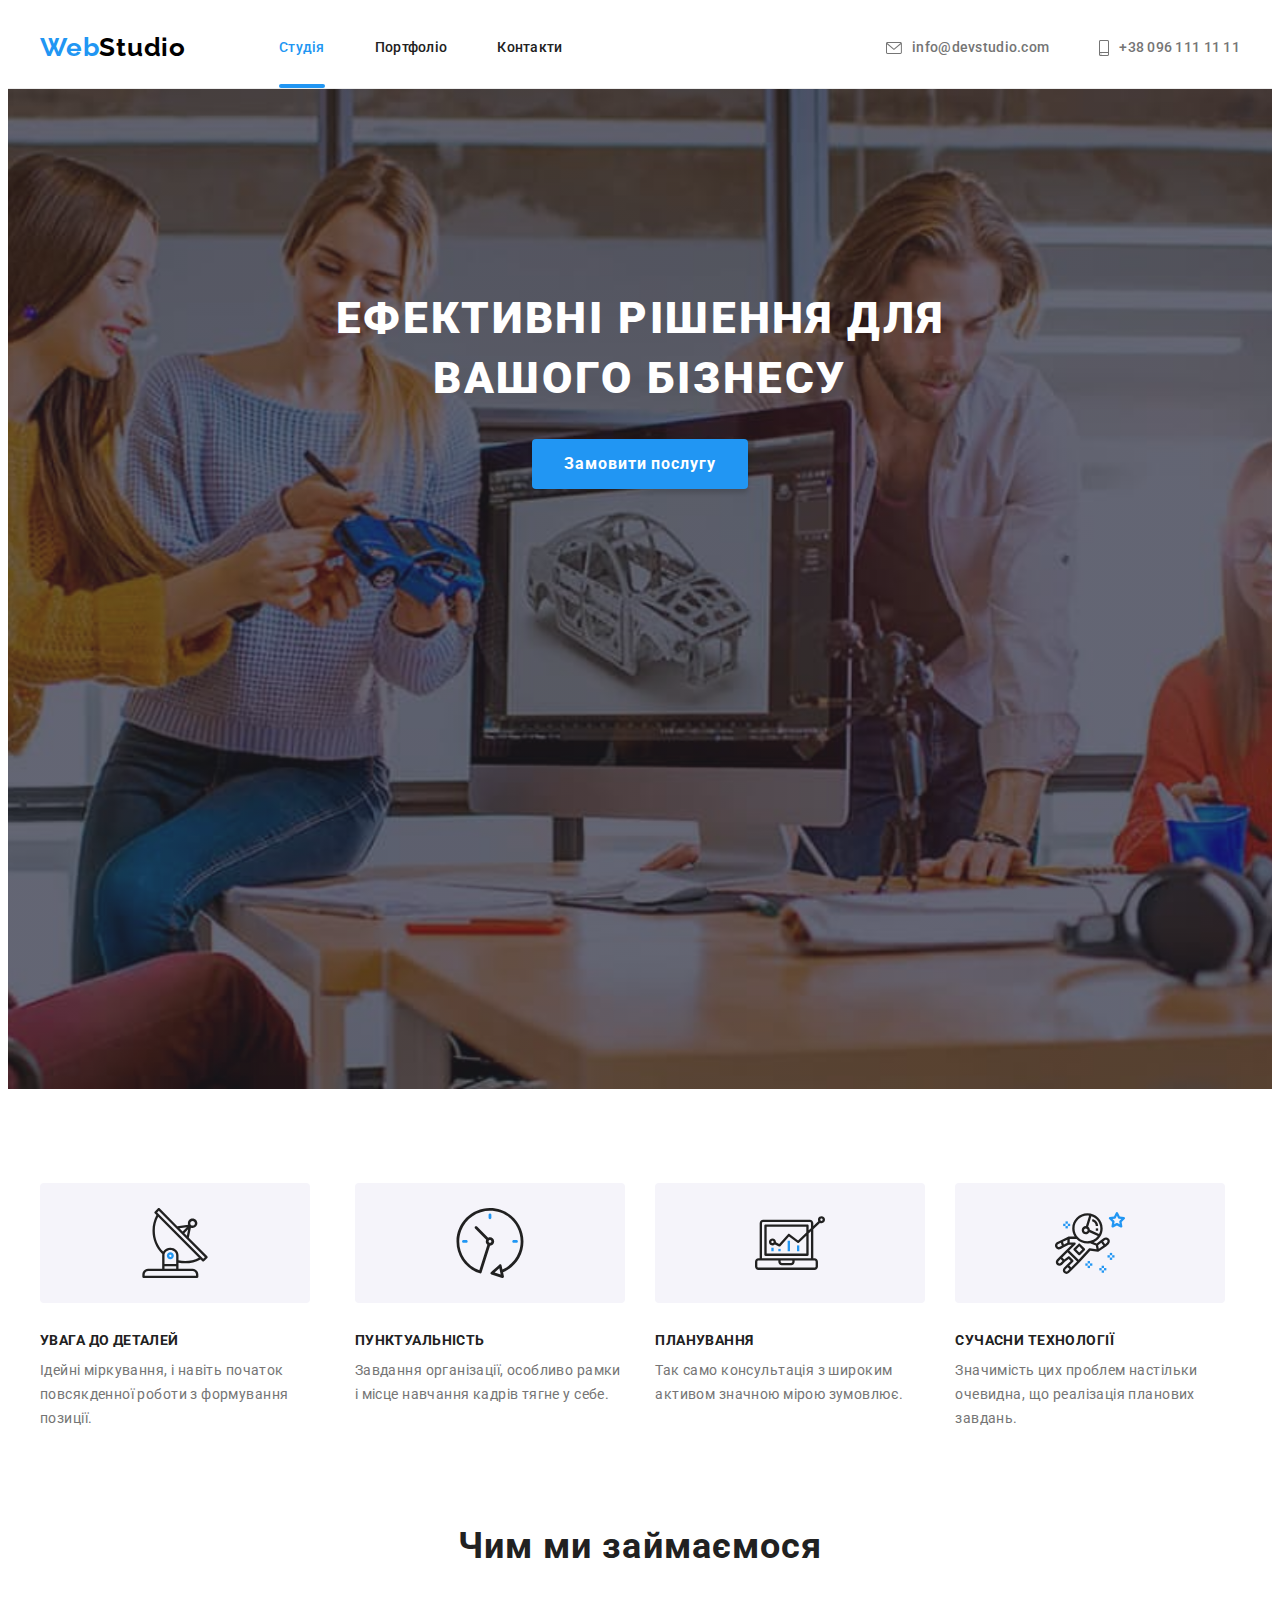
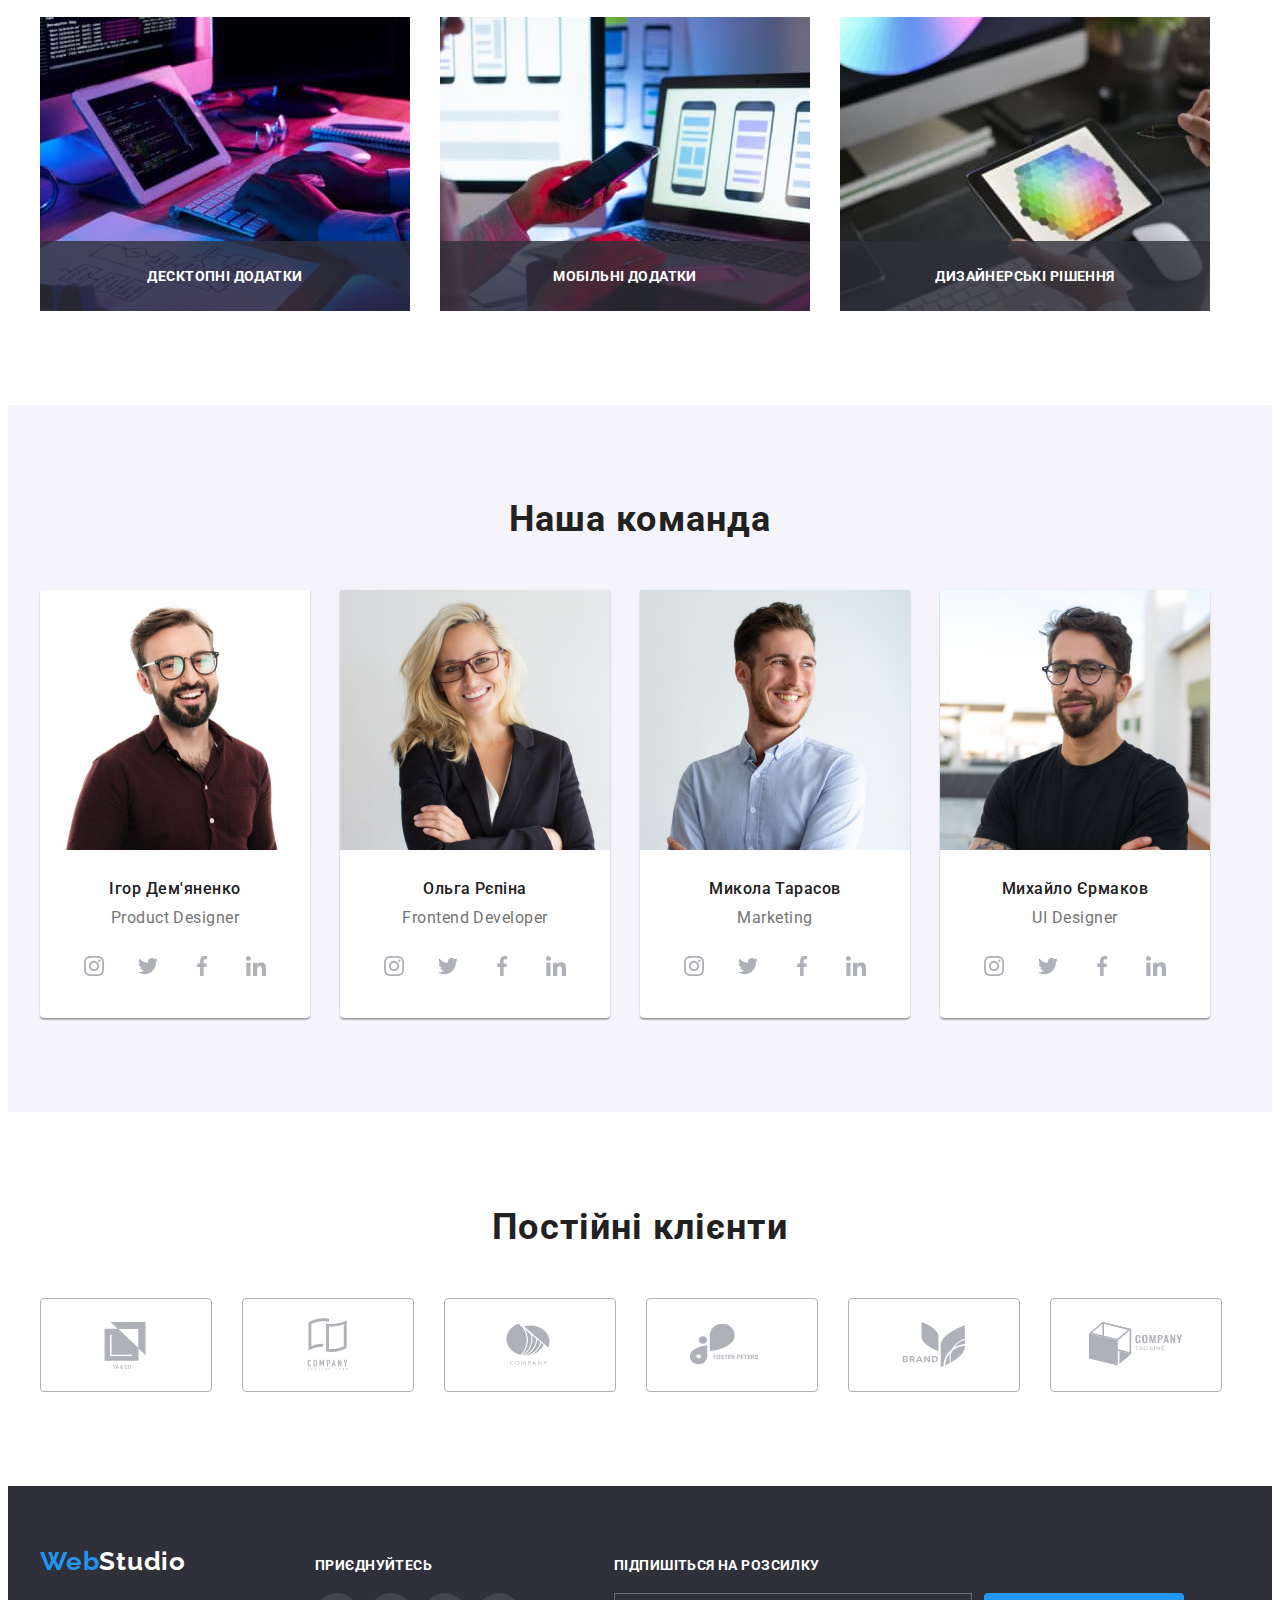
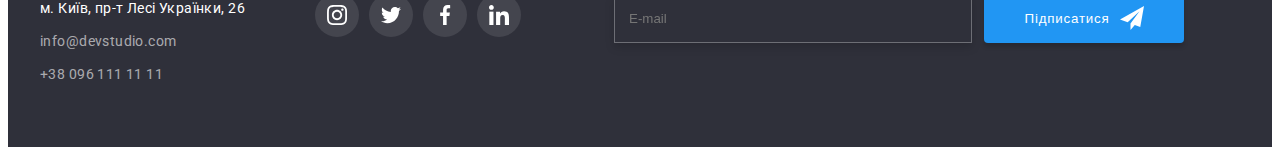
==== commit f6ea456b: "footer" ====
--- a/index.html
+++ b/index.html
@@ -356,26 +356,42 @@
                 <p class="footer-text">приєднуйтесь</p>
                 <ul class="footer-network-list list">
                     <li><a class="footer-network" href="">
-                            <svg class="footer-icon" widht="20" height="20">
+                            <svg class="footer-icon" width="20" height="20">
                                 <use href="./images/symbol-defs.svg#icon-instagram"></use>
                             </svg>
                         </a></li>
                     <li><a class="footer-network" href="">
-                            <svg class="footer-icon" widht="20" height="20">
+                            <svg class="footer-icon" width="20" height="20">
                                 <use href="./images/symbol-defs.svg#icon-twitter"></use>
                             </svg>
                         </a></li>
                     <li><a class="footer-network" href="">
-                            <svg class="footer-icon" widht="20" height="20">
+                            <svg class="footer-icon" width="20" height="20">
                                 <use href="./images/symbol-defs.svg#icon-facebook"></use>
                             </svg>
                         </a></li>
                     <li><a class="footer-network" href="">
-                            <svg class="footer-icon" widht="20" height="20">
+                            <svg class="footer-icon" width="20" height="20">
                                 <use href="./images/symbol-defs.svg#icon-linkedin"></use>
                             </svg>
                         </a></li>
                 </ul>
+            </div>
+
+            <div class="footer-subscription-box">
+                <p class="footer-subscription-text">Підпишіться на розсилку</p>
+
+                <div class="footer-subscription">
+                    <label>
+                        <input class="footer-form" type="email" name="email" placeholder="E-mail" required>
+                    </label>
+
+                    <button class="footer-subscription-button" type="button">Підписатися
+                        <svg width="24" height="24">
+                            <use class="footer-button-icon" href="./images/symbol-defs.svg#icon-icon-send"></use>
+                        </svg>
+                    </button>
+                </div>
             </div>
         </div>
     </footer>
--- a/css/style.css
+++ b/css/style.css
@@ -620,12 +620,81 @@
     fill: var(--primary-white-color);
 }
 
+.footer-subscription-box {
+    margin-left: 93px;
+}
+
+.footer-subscription-text {
+    font-family: 'Roboto';
+    font-style: normal;
+    font-weight: 700;
+    font-size: 14px;
+    line-height: 16px;
+    letter-spacing: 0.03em;
+    text-transform: uppercase;
+    color: var(--primary-white-color);
+    padding-bottom: 20px;
+}
+
+.footer-subscription {
+    display: flex;
+    gap: 12px;
+    align-items: center;
+    justify-content: center;
+}
+
+
+.footer-form {
+    box-sizing: border-box;
+    width: 358px;
+    height: 50px;
+    left: 815px;
+    top: 2784px;
+    border: 1px solid rgba(255, 255, 255, 0.3);
+    filter: drop-shadow(0px 4px 4px rgba(0, 0, 0, 0.15));
+    background: #2F303A;
+    padding-left: 14px;
+
+
+}
+
+.footer-subscription-button {
+
+    width: 200px;
+    height: 50px;
+    left: 1185px;
+    top: 2784px;
+    background: var(--accent-color);
+    box-shadow: 0px 4px 4px rgba(0, 0, 0, 0.15);
+    border-radius: 4px;
+    letter-spacing: 0.06em;
+    color: var(--primary-white-color);
+    border: none;
+    cursor: pointer;
+    transition: background-color 250ms cubic-bezier(0.4, 0, 0.2, 1);
+    display: flex;
+    align-items: center;
+    justify-content: center;
+    gap: 10px;
+
+
+}
+
+.footer-subscription-button:hover,
+.footer-subscription-button:focus {
+    background-color: var(--background-hero-button);
+}
+
+.footer-button-icon {
+    fill: var(--primary-white-color);
+}
 
 /*----------!!!!!Portfolio!!!!------------ */
 
 .portfolio-section {
     padding-bottom: 94px;
     padding-top: 94px;
+
 }
 
 .main-button {
